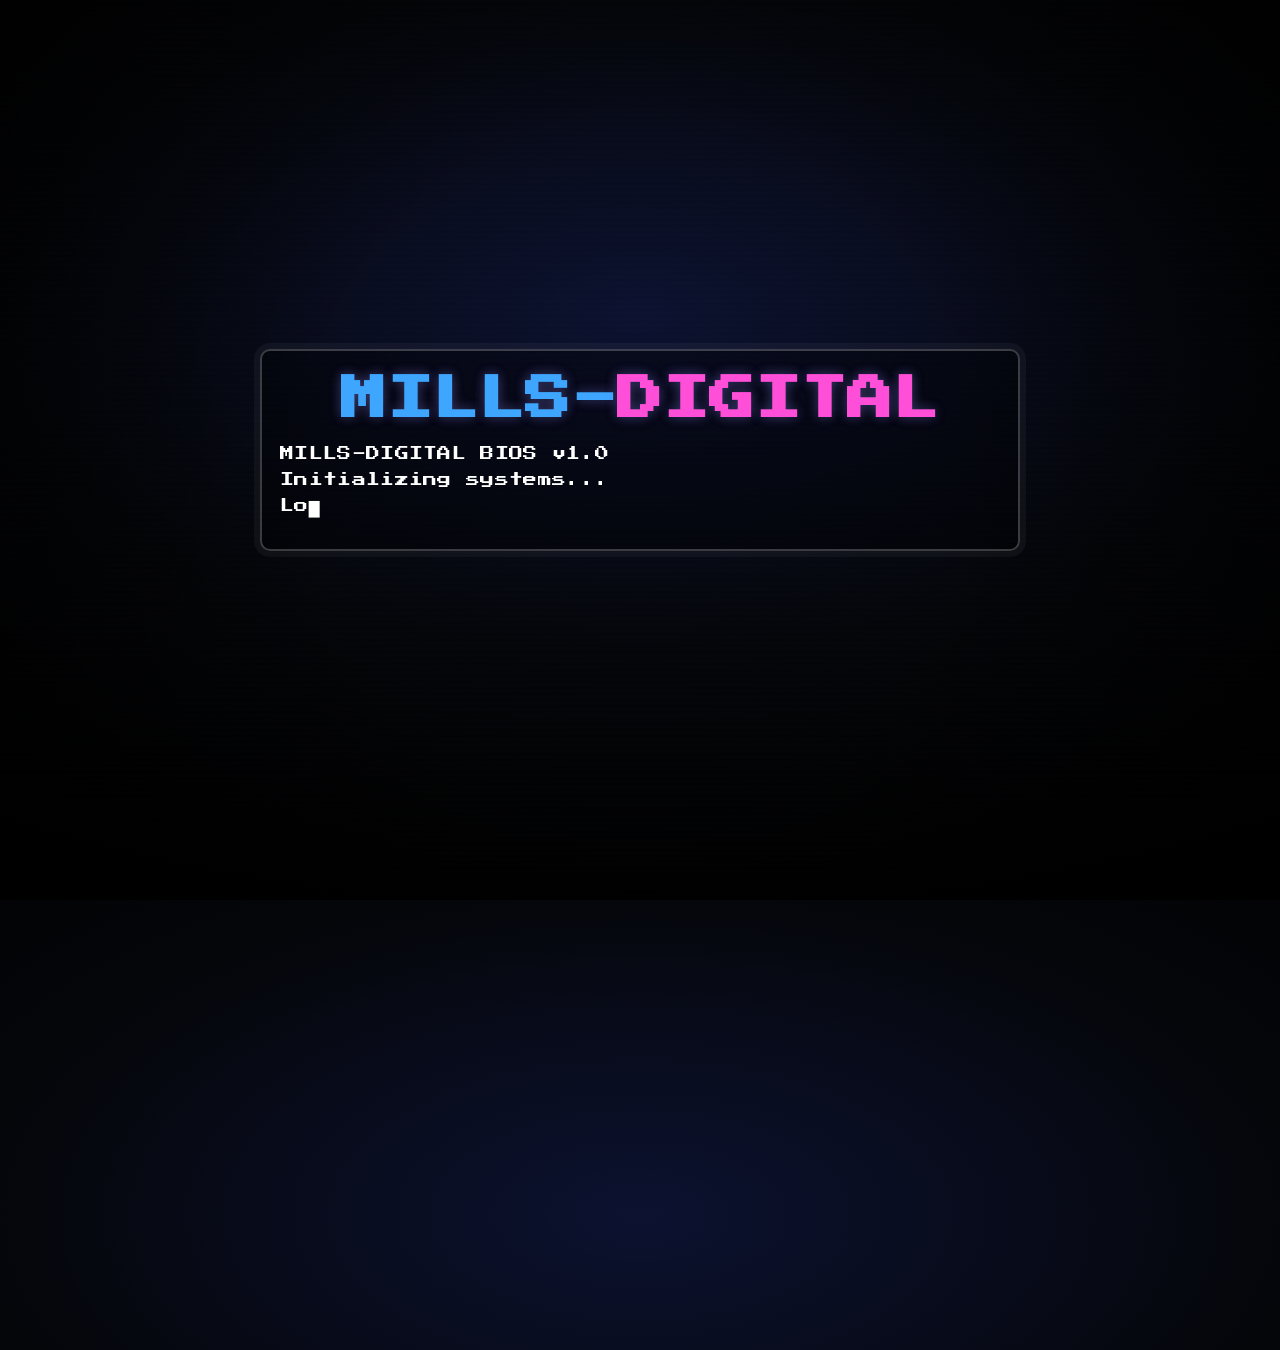
==== index.html @ d6a4e4d0 "kick_off_2_26.1.1" ====
<!doctype html>
<html lang="en">
<head>
  <meta charset="utf-8" />
  <meta name="viewport" content="width=device-width, initial-scale=1" />
  <title>Mills-Digital</title>

  <!-- Pixel font -->
  <link rel="preconnect" href="https://fonts.googleapis.com">
  <link rel="preconnect" href="https://fonts.gstatic.com" crossorigin>
  <link href="https://fonts.googleapis.com/css2?family=Press+Start+2P&display=swap" rel="stylesheet">

  <!-- Your shared stylesheet -->
  <link rel="stylesheet" href="css/style.css" />

  <style>
    /* Terminal styling (kept in index.html so you don't have to touch style.css) */
    #terminal {
      text-align: left;
      font-size: clamp(12px, 1.6vw, 14px);
      line-height: 1.7;
      letter-spacing: 0.3px;
      margin: 0 0 14px;
      min-width: min(720px, 82vw);
      max-width: min(720px, 82vw);
    }
    .termline {
      white-space: pre-wrap;
      word-break: break-word;
      margin: 2px 0;
    }
    .cursor {
      display: inline-block;
      width: 10px;
      transform: translateY(1px);
      animation: blink 0.85s steps(1) infinite;
    }
    @keyframes blink {
      50% { opacity: 0; }
    }

    /* Make the logo sit nicely above the terminal */
    .logo { margin-bottom: 12px; }
    .sub { margin-top: 14px; }
  </style>
</head>

<body class="retro">
  <div class="stars"></div>
  <div class="scanlines"></div>
  <div class="vignette"></div>

  <main class="center">
    <section class="panel">
      <h1 class="logo" aria-label="Mills-Digital">
        <span class="blue">Mills-</span><span class="pink">Digital</span>
      </h1>

      <div id="terminal" aria-label="Terminal boot sequence"></div>

      <a class="cta" href="home.html" id="playLink" style="display:none;">Shall we play a game?</a>
      <p class="sub" id="hint" style="display:none;">Click to enter • retro mode enabled</p>
    </section>
  </main>

  <script>
    // Tiny "beep" on click (no audio file needed)
    function beep() {
      try {
        const ctx = new (window.AudioContext || window.webkitAudioContext)();
        const o = ctx.createOscillator();
        const g = ctx.createGain();
        o.type = "square";
        o.frequency.value = 880;
        g.gain.value = 0.04;
        o.connect(g); g.connect(ctx.destination);
        o.start();
        setTimeout(() => { o.stop(); ctx.close(); }, 70);
      } catch {}
    }

    // Terminal typing effect
    const terminal = document.getElementById("terminal");

    // You can edit these lines anytime
    const lines = [
      "MILLS-DIGITAL BIOS v1.0",
      "Initializing systems...",
      "Loading automation modules...",
      "Calibrating signal...",
      "Establishing uplink...",
      "READY."
    ];

    // Timing knobs
    const CHAR_DELAY_MS = 26;
    const LINE_DELAY_MS = 420;

    let lineIndex = 0;

    function addLineContainer() {
      const div = document.createElement("div");
      div.className = "termline";
      terminal.appendChild(div);
      return div;
    }

    function typeText(div, text, done) {
      let i = 0;

      // cursor element (blinks)
      const cursor = document.createElement("span");
      cursor.className = "cursor";
      cursor.textContent = "█";
      div.appendChild(cursor);

      function tick() {
        if (i < text.length) {
          // insert next character before cursor
          cursor.insertAdjacentText("beforebegin", text.charAt(i));
          i++;
          setTimeout(tick, CHAR_DELAY_MS);
        } else {
          // done typing this line; remove cursor from this line
          cursor.remove();
          done();
        }
      }

      tick();
    }

    function boot() {
      if (lineIndex >= lines.length) {
        // show the CTA button after boot completes
        const playLink = document.getElementById("playLink");
        const hint = document.getElementById("hint");
        playLink.style.display = "inline-block";
        hint.style.display = "block";
        return;
      }

      const div = addLineContainer();
      typeText(div, lines[lineIndex], () => {
        lineIndex++;
        setTimeout(boot, LINE_DELAY_MS);
      });
    }

    // Start boot sequence
    boot();

    // Beep on click
    document.getElementById("playLink").addEventListener("click", () => beep());
  </script>
</body>
</html>
---- css/style.css ----
:root {
  --bg: #05060a;
  --blue: #3ea6ff;
  --pink: #ff4fd8;
  --text: #101318;
  --muted: rgba(255,255,255,.75);
  --card: #ffffff;
  --border: rgba(0,0,0,.12);
}

* { box-sizing: border-box; }
html, body { height: 100%; }
body { margin: 0; }

/* ---------- Retro landing ---------- */
body.retro {
  font-family: "Press Start 2P", system-ui, sans-serif;
  background: radial-gradient(1200px 600px at 50% 35%, #0c1230 0%, var(--bg) 55%, #000 100%);
  color: white;
  overflow: hidden;
  image-rendering: pixelated;
}

.center {
  position: relative;
  height: 100%;
  display: grid;
  place-items: center;
  padding: 24px;
  text-align: center;
}

.panel {
  display: inline-block;
  padding: 18px 18px 16px;
  border: 2px solid rgba(255,255,255,.22);
  background: rgba(0,0,0,.35);
  box-shadow: 0 0 0 6px rgba(255,255,255,.04);
  border-radius: 10px;
  max-width: 900px;
}

.logo {
  margin: 0 0 22px;
  font-size: clamp(22px, 4vw, 46px);
  line-height: 1.35;
  text-transform: uppercase;
  text-shadow: 0 0 12px rgba(62,166,255,.25), 0 0 14px rgba(255,79,216,.18);
}
.logo .blue { color: var(--blue); }
.logo .pink { color: var(--pink); }

a.cta {
  display: inline-block;
  color: white;
  text-decoration: none;
  font-size: clamp(12px, 2.2vw, 16px);
  padding: 14px 16px;
  border: 2px solid rgba(255,255,255,.35);
  background: linear-gradient(180deg, rgba(62,166,255,.18), rgba(255,79,216,.10));
  box-shadow: 0 10px 0 rgba(0,0,0,.35);
  transition: transform .08s ease, filter .15s ease, border-color .15s ease;
}
a.cta:hover {
  border-color: rgba(255,255,255,.6);
  filter: drop-shadow(0 0 10px rgba(62,166,255,.25)) drop-shadow(0 0 10px rgba(255,79,216,.18));
}
a.cta:active { transform: translateY(6px); box-shadow: 0 4px 0 rgba(0,0,0,.35); }

.sub {
  margin: 12px 0 0;
  font-family: system-ui, -apple-system, Segoe UI, Roboto, Arial, sans-serif;
  font-size: 14px;
  color: var(--muted);
}

/* starfield */
.stars::before,
.stars::after {
  content: "";
  position: absolute;
  inset: -50%;
  background-image:
    radial-gradient(1px 1px at 10% 20%, rgba(255,255,255,.9) 50%, transparent 51%),
    radial-gradient(1px 1px at 30% 80%, rgba(255,255,255,.7) 50%, transparent 51%),
    radial-gradient(1px 1px at 55% 40%, rgba(255,255,255,.6) 50%, transparent 51%),
    radial-gradient(1px 1px at 75% 65%, rgba(255,255,255,.8) 50%, transparent 51%),
    radial-gradient(1px 1px at 90% 15%, rgba(255,255,255,.5) 50%, transparent 51%),
    radial-gradient(1px 1px at 15% 55%, rgba(255,255,255,.6) 50%, transparent 51%);
  background-size: 260px 260px;
  opacity: .45;
  animation: drift 18s linear infinite;
  pointer-events: none;
}
.stars::after { background-size: 420px 420px; opacity: .25; animation-duration: 28s; }
@keyframes drift { from { transform: translate3d(0,0,0); } to { transform: translate3d(180px,120px,0); } }

.scanlines {
  position: absolute; inset: 0;
  background: repeating-linear-gradient(to bottom,
    rgba(255,255,255,0.06),
    rgba(255,255,255,0.06) 1px,
    rgba(0,0,0,0) 3px,
    rgba(0,0,0,0) 6px
  );
  mix-blend-mode: overlay;
  opacity: .25;
  pointer-events: none;
}
.vignette {
  position: absolute; inset: 0;
  background: radial-gradient(circle at center, transparent 40%, rgba(0,0,0,.55) 80%, rgba(0,0,0,.85) 100%);
  pointer-events: none;
}

/* ---------- Basic “normal” page ---------- */
body.basic {
  font-family: system-ui, -apple-system, Segoe UI, Roboto, Arial, sans-serif;
  color: var(--text);
  background: #f5f7fb;
}

.wrap { width: min(980px, 92vw); margin: 0 auto; }

.topbar {
  background: white;
  border-bottom: 1px solid var(--border);
  position: sticky;
  top: 0;
}
.topbar .wrap {
  display: flex;
  align-items: center;
  justify-content: space-between;
  padding: 14px 0;
}
.brand { font-weight: 700; letter-spacing: .2px; }
.nav a {
  text-decoration: none;
  color: #2b3440;
  margin-left: 14px;
  padding: 8px 10px;
  border-radius: 10px;
}
.nav a:hover { background: rgba(0,0,0,.05); }
.nav a.active { background: rgba(62,166,255,.12); }

.content { padding: 28px 0 40px; }
.card {
  background: var(--card);
  border: 1px solid var(--border);
  border-radius: 14px;
  padding: 18px 18px 10px;
  margin: 18px 0;
}
.hint { opacity: .75; }

.footer {
  border-top: 1px solid var(--border);
  padding: 18px 0;
  color: #516172;
  background: white;
}
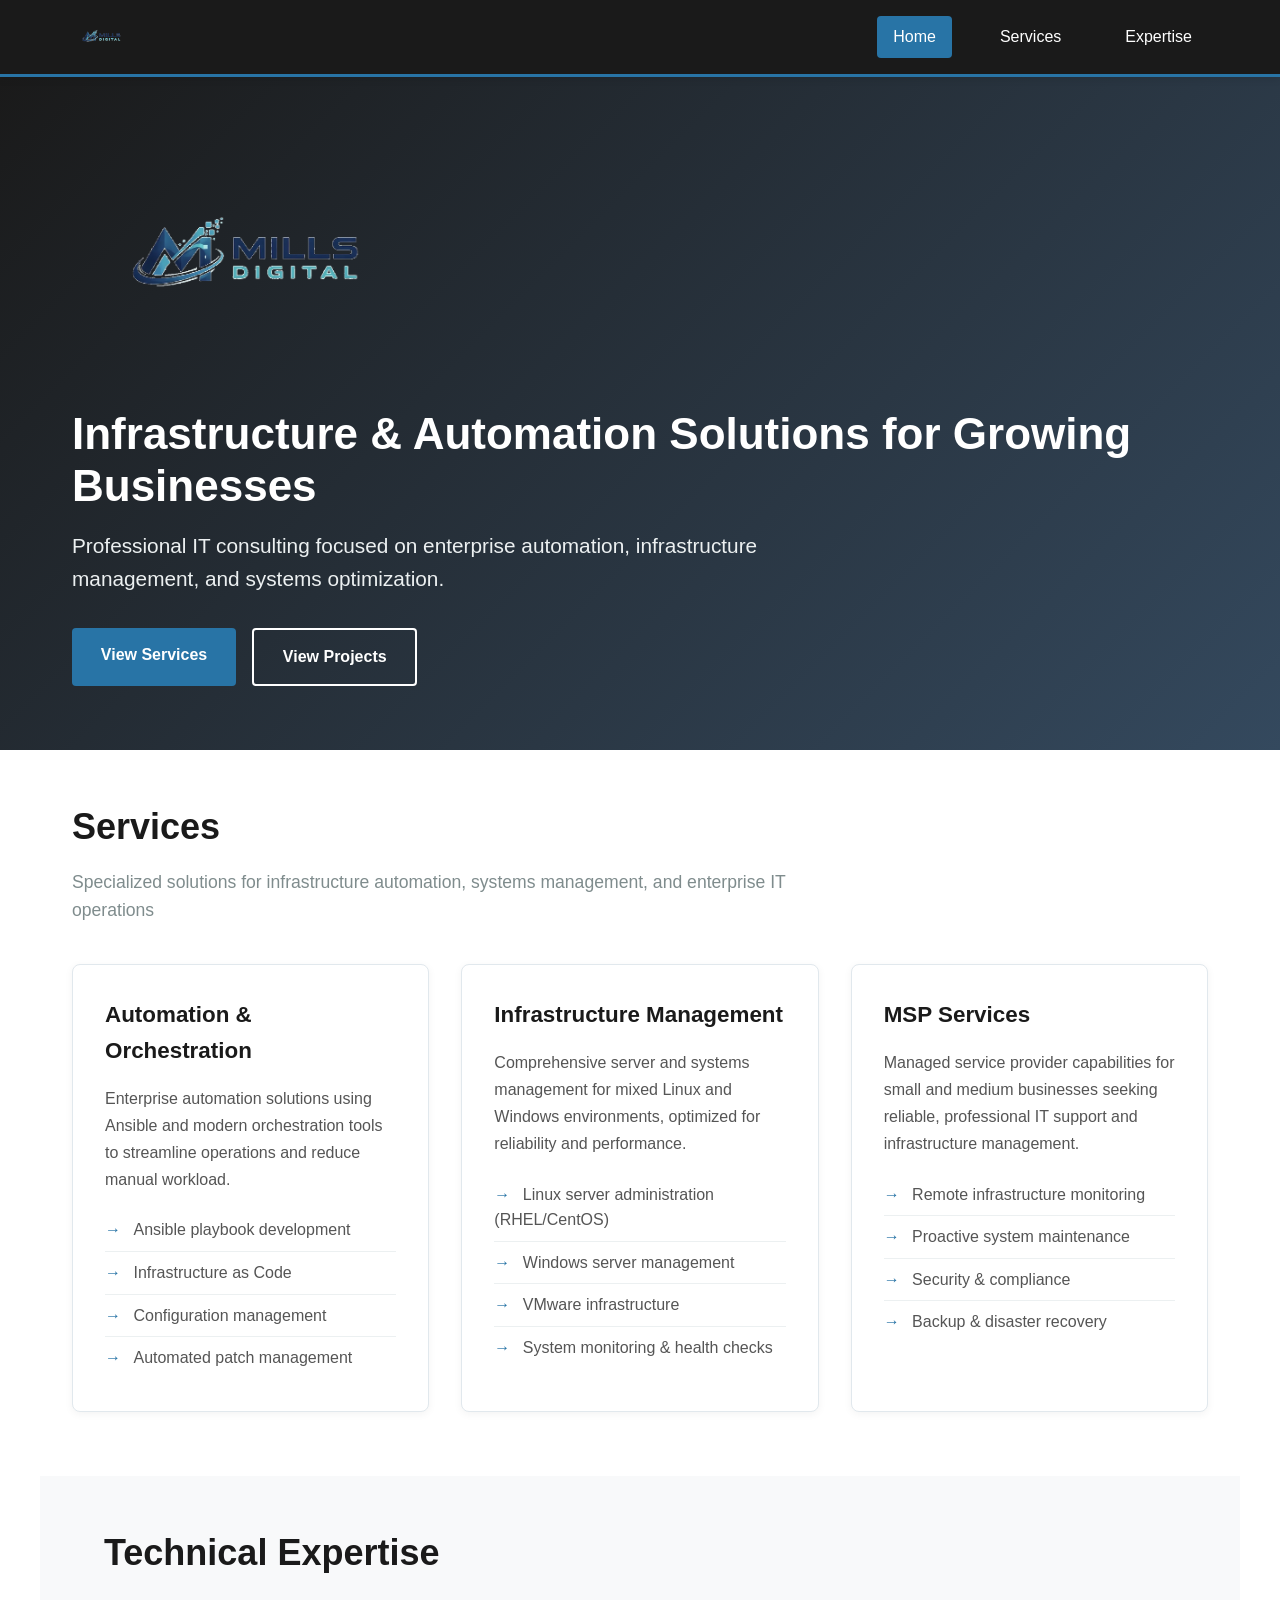
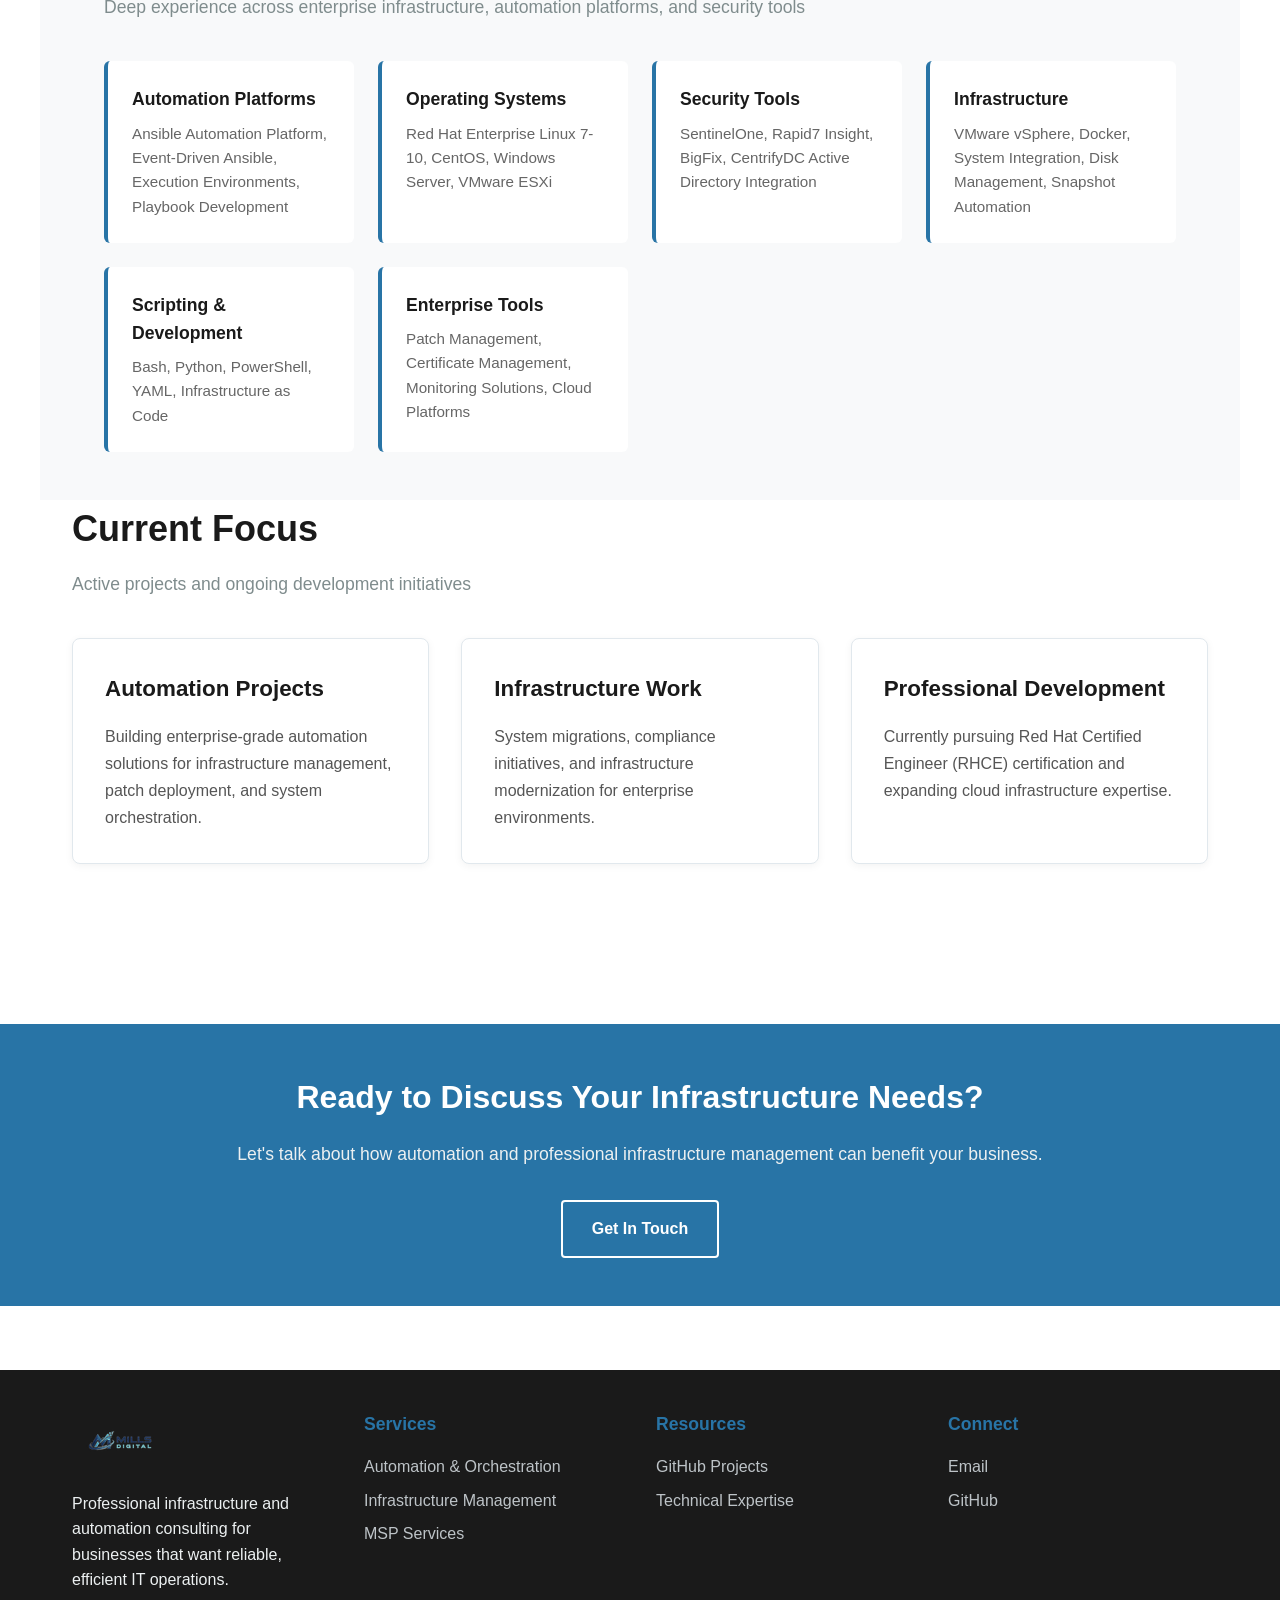
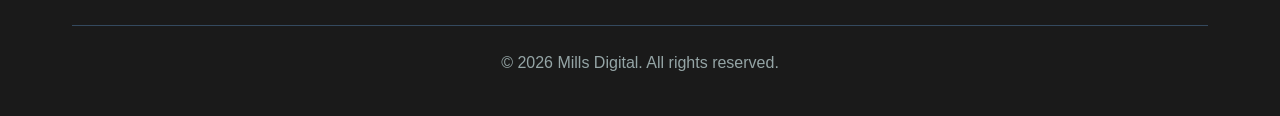
==== commit 20bb742e: "Make professional business page the landing page Replace retro terminal landing page with the profes" ====
--- a/index.html
+++ b/index.html
@@ -1,157 +1,504 @@
 <!doctype html>
 <html lang="en">
 <head>
-  <meta charset="utf-8" />
-  <meta name="viewport" content="width=device-width, initial-scale=1" />
-  <title>Mills-Digital</title>
-
-  <!-- Pixel font -->
-  <link rel="preconnect" href="https://fonts.googleapis.com">
-  <link rel="preconnect" href="https://fonts.gstatic.com" crossorigin>
-  <link href="https://fonts.googleapis.com/css2?family=Press+Start+2P&display=swap" rel="stylesheet">
-
-  <!-- Your shared stylesheet -->
-  <link rel="stylesheet" href="css/style.css" />
-
-  <style>
-    /* Terminal styling (kept in index.html so you don't have to touch style.css) */
-    #terminal {
-      text-align: left;
-      font-size: clamp(12px, 1.6vw, 14px);
-      line-height: 1.7;
-      letter-spacing: 0.3px;
-      margin: 0 0 14px;
-      min-width: min(720px, 82vw);
-      max-width: min(720px, 82vw);
-    }
-    .termline {
-      white-space: pre-wrap;
-      word-break: break-word;
-      margin: 2px 0;
-    }
-    .cursor {
-      display: inline-block;
-      width: 10px;
-      transform: translateY(1px);
-      animation: blink 0.85s steps(1) infinite;
-    }
-    @keyframes blink {
-      50% { opacity: 0; }
-    }
-
-    /* Make the logo sit nicely above the terminal */
-    .logo { margin-bottom: 12px; }
-    .sub { margin-top: 14px; }
-  </style>
+<meta charset="utf-8" />
+<meta name="viewport" content="width=device-width, initial-scale=1" />
+<title>Mills Digital — Infrastructure & Automation Consulting</title>
+<link rel="icon" type="image/png" sizes="32x32" href="web_assets/favicon_32x32.png">
+<link rel="icon" type="image/png" sizes="16x16" href="web_assets/favicon_16x16.png">
+<link rel="shortcut icon" href="web_assets/favicon.ico">
+<style>
+* {
+  margin: 0;
+  padding: 0;
+  box-sizing: border-box;
+}
+
+body {
+  font-family: -apple-system, BlinkMacSystemFont, 'Segoe UI', Roboto, 'Helvetica Neue', Arial, sans-serif;
+  line-height: 1.6;
+  color: #2c3e50;
+  background: #ffffff;
+}
+
+.topbar {
+  background: #1a1a1a;
+  color: #ffffff;
+  padding: 1rem 0;
+  border-bottom: 3px solid #2874a6;
+  position: sticky;
+  top: 0;
+  z-index: 100;
+  box-shadow: 0 2px 8px rgba(0,0,0,0.1);
+}
+
+.wrap {
+  max-width: 1200px;
+  margin: 0 auto;
+  padding: 0 2rem;
+}
+
+.topbar .wrap {
+  display: flex;
+  justify-content: space-between;
+  align-items: center;
+}
+
+.brand {
+  font-size: 1.5rem;
+  font-weight: 700;
+  color: #ffffff;
+}
+
+.nav {
+  display: flex;
+  gap: 2rem;
+}
+
+.nav a {
+  color: #ffffff;
+  text-decoration: none;
+  font-weight: 500;
+  padding: 0.5rem 1rem;
+  border-radius: 4px;
+  transition: background 0.3s;
+}
+
+.nav a:hover,
+.nav a.active {
+  background: #2874a6;
+}
+
+.hero {
+  background: linear-gradient(135deg, #1a1a1a 0%, #34495e 100%);
+  color: #ffffff;
+  padding: 4rem 2rem;
+  text-align: left;
+}
+
+.hero h1 {
+  font-size: 2.75rem;
+  margin-bottom: 1rem;
+  font-weight: 700;
+  line-height: 1.2;
+}
+
+.hero .tagline {
+  font-size: 1.3rem;
+  margin-bottom: 2rem;
+  color: #ecf0f1;
+  max-width: 700px;
+}
+
+.hero-buttons {
+  display: flex;
+  gap: 1rem;
+  margin-top: 2rem;
+}
+
+.btn {
+  padding: 0.9rem 1.8rem;
+  border: none;
+  border-radius: 4px;
+  font-size: 1rem;
+  font-weight: 600;
+  cursor: pointer;
+  text-decoration: none;
+  display: inline-block;
+  transition: all 0.3s;
+}
+
+.btn-primary {
+  background: #2874a6;
+  color: #ffffff;
+}
+
+.btn-primary:hover {
+  background: #1f5a83;
+}
+
+.btn-secondary {
+  background: transparent;
+  color: #ffffff;
+  border: 2px solid #ffffff;
+}
+
+.btn-secondary:hover {
+  background: #ffffff;
+  color: #1a1a1a;
+}
+
+.content {
+  padding: 3rem 2rem;
+}
+
+.section {
+  margin-bottom: 4rem;
+}
+
+.section-title {
+  font-size: 2.25rem;
+  margin-bottom: 0.75rem;
+  color: #1a1a1a;
+  font-weight: 700;
+}
+
+.section-subtitle {
+  font-size: 1.1rem;
+  color: #7f8c8d;
+  margin-bottom: 2.5rem;
+  max-width: 800px;
+}
+
+.services-grid {
+  display: grid;
+  grid-template-columns: repeat(auto-fit, minmax(280px, 1fr));
+  gap: 2rem;
+  margin-top: 2rem;
+}
+
+.card {
+  background: #ffffff;
+  border: 1px solid #e1e8ed;
+  border-radius: 8px;
+  padding: 2rem;
+  box-shadow: 0 2px 8px rgba(0,0,0,0.05);
+  transition: transform 0.3s, box-shadow 0.3s;
+}
+
+.card:hover {
+  transform: translateY(-4px);
+  box-shadow: 0 4px 16px rgba(0,0,0,0.1);
+}
+
+.card h3 {
+  font-size: 1.4rem;
+  margin-bottom: 1rem;
+  color: #1a1a1a;
+}
+
+.card p {
+  color: #555;
+  line-height: 1.7;
+}
+
+.card ul {
+  list-style: none;
+  margin-top: 1rem;
+}
+
+.card ul li {
+  padding: 0.5rem 0;
+  color: #555;
+  border-bottom: 1px solid #ecf0f1;
+}
+
+.card ul li:last-child {
+  border-bottom: none;
+}
+
+.card ul li:before {
+  content: "→ ";
+  color: #2874a6;
+  font-weight: bold;
+  margin-right: 0.5rem;
+}
+
+.expertise {
+  background: #f8f9fa;
+  padding: 3rem 2rem;
+  margin: 0 -2rem;
+}
+
+.expertise-grid {
+  display: grid;
+  grid-template-columns: repeat(auto-fit, minmax(250px, 1fr));
+  gap: 1.5rem;
+  margin-top: 2rem;
+}
+
+.expertise-item {
+  background: #ffffff;
+  padding: 1.5rem;
+  border-radius: 6px;
+  border-left: 4px solid #2874a6;
+}
+
+.expertise-item h4 {
+  font-size: 1.1rem;
+  margin-bottom: 0.5rem;
+  color: #1a1a1a;
+}
+
+.expertise-item p {
+  color: #666;
+  font-size: 0.95rem;
+}
+
+.cta-section {
+  background: #2874a6;
+  color: #ffffff;
+  padding: 3rem 2rem;
+  margin: 3rem -2rem 0;
+  text-align: center;
+}
+
+.cta-section h2 {
+  font-size: 2rem;
+  margin-bottom: 1rem;
+}
+
+.cta-section p {
+  font-size: 1.1rem;
+  margin-bottom: 2rem;
+  color: #ecf0f1;
+}
+
+.footer {
+  background: #1a1a1a;
+  color: #ecf0f1;
+  padding: 2.5rem 2rem;
+  margin-top: 4rem;
+}
+
+.footer-content {
+  display: grid;
+  grid-template-columns: repeat(auto-fit, minmax(250px, 1fr));
+  gap: 2rem;
+  margin-bottom: 2rem;
+}
+
+.footer-section h4 {
+  color: #2874a6;
+  margin-bottom: 1rem;
+  font-size: 1.1rem;
+}
+
+.footer-section ul {
+  list-style: none;
+}
+
+.footer-section ul li {
+  margin-bottom: 0.5rem;
+}
+
+.footer-section a {
+  color: #bdc3c7;
+  text-decoration: none;
+  transition: color 0.3s;
+}
+
+.footer-section a:hover {
+  color: #2874a6;
+}
+
+.footer-bottom {
+  border-top: 1px solid #34495e;
+  padding-top: 1.5rem;
+  text-align: center;
+  color: #95a5a6;
+}
+
+@media (max-width: 768px) {
+  .nav {
+    gap: 1rem;
+  }
+  
+  .hero h1 {
+    font-size: 2rem;
+  }
+  
+  .hero .tagline {
+    font-size: 1.1rem;
+  }
+  
+  .hero-buttons {
+    flex-direction: column;
+  }
+  
+  .services-grid {
+    grid-template-columns: 1fr;
+  }
+}
+</style>
 </head>
-
-<body class="retro">
-  <div class="stars"></div>
-  <div class="scanlines"></div>
-  <div class="vignette"></div>
-
-  <main class="center">
-    <section class="panel">
-      <h1 class="logo" aria-label="Mills-Digital">
-        <span class="blue">Mills-</span><span class="pink">Digital</span>
-      </h1>
-
-      <div id="terminal" aria-label="Terminal boot sequence"></div>
-
-      <a class="cta" href="home.html" id="playLink" style="display:none;">Shall we play a game?</a>
-      <p class="sub" id="hint" style="display:none;">Click to enter • retro mode enabled</p>
-    </section>
-  </main>
-
-  <script>
-    // Tiny "beep" on click (no audio file needed)
-    function beep() {
-      try {
-        const ctx = new (window.AudioContext || window.webkitAudioContext)();
-        const o = ctx.createOscillator();
-        const g = ctx.createGain();
-        o.type = "square";
-        o.frequency.value = 880;
-        g.gain.value = 0.04;
-        o.connect(g); g.connect(ctx.destination);
-        o.start();
-        setTimeout(() => { o.stop(); ctx.close(); }, 70);
-      } catch {}
-    }
-
-    // Terminal typing effect
-    const terminal = document.getElementById("terminal");
-
-    // You can edit these lines anytime
-    const lines = [
-      "MILLS-DIGITAL BIOS v1.0",
-      "Initializing systems...",
-      "Loading automation modules...",
-      "Calibrating signal...",
-      "Establishing uplink...",
-      "READY."
-    ];
-
-    // Timing knobs
-    const CHAR_DELAY_MS = 26;
-    const LINE_DELAY_MS = 420;
-
-    let lineIndex = 0;
-
-    function addLineContainer() {
-      const div = document.createElement("div");
-      div.className = "termline";
-      terminal.appendChild(div);
-      return div;
-    }
-
-    function typeText(div, text, done) {
-      let i = 0;
-
-      // cursor element (blinks)
-      const cursor = document.createElement("span");
-      cursor.className = "cursor";
-      cursor.textContent = "█";
-      div.appendChild(cursor);
-
-      function tick() {
-        if (i < text.length) {
-          // insert next character before cursor
-          cursor.insertAdjacentText("beforebegin", text.charAt(i));
-          i++;
-          setTimeout(tick, CHAR_DELAY_MS);
-        } else {
-          // done typing this line; remove cursor from this line
-          cursor.remove();
-          done();
-        }
-      }
-
-      tick();
-    }
-
-    function boot() {
-      if (lineIndex >= lines.length) {
-        // show the CTA button after boot completes
-        const playLink = document.getElementById("playLink");
-        const hint = document.getElementById("hint");
-        playLink.style.display = "inline-block";
-        hint.style.display = "block";
-        return;
-      }
-
-      const div = addLineContainer();
-      typeText(div, lines[lineIndex], () => {
-        lineIndex++;
-        setTimeout(boot, LINE_DELAY_MS);
-      });
-    }
-
-    // Start boot sequence
-    boot();
-
-    // Beep on click
-    document.getElementById("playLink").addEventListener("click", () => beep());
-  </script>
+<body>
+<header class="topbar">
+<div class="wrap">
+<a href="/" class="brand"><img src="web_assets/md_logo_small.png" alt="Mills Digital" style="height:40px;vertical-align:middle;margin-right:8px;"></a>
+<nav class="nav">
+<a href="#" class="active">Home</a>
+<a href="#services">Services</a>
+<a href="#expertise">Expertise</a>
+</nav>
+</div>
+</header>
+
+<section class="hero">
+<div class="wrap">
+<img src="web_assets/md_logo_large.png" alt="Mills Digital" style="max-width:360px;margin-bottom:1.5rem;">
+<h1>Infrastructure & Automation Solutions for Growing Businesses</h1>
+<p class="tagline">Professional IT consulting focused on enterprise automation, infrastructure management, and systems optimization.</p>
+<div class="hero-buttons">
+<a href="#services" class="btn btn-primary">View Services</a>
+<a href="https://github.com/mgmills" target="_blank" class="btn btn-secondary">View Projects</a>
+</div>
+</div>
+</section>
+
+<main class="wrap content">
+<section class="section" id="services">
+<h2 class="section-title">Services</h2>
+<p class="section-subtitle">Specialized solutions for infrastructure automation, systems management, and enterprise IT operations</p>
+
+<div class="services-grid">
+<div class="card">
+<h3>Automation & Orchestration</h3>
+<p>Enterprise automation solutions using Ansible and modern orchestration tools to streamline operations and reduce manual workload.</p>
+<ul>
+<li>Ansible playbook development</li>
+<li>Infrastructure as Code</li>
+<li>Configuration management</li>
+<li>Automated patch management</li>
+</ul>
+</div>
+
+<div class="card">
+<h3>Infrastructure Management</h3>
+<p>Comprehensive server and systems management for mixed Linux and Windows environments, optimized for reliability and performance.</p>
+<ul>
+<li>Linux server administration (RHEL/CentOS)</li>
+<li>Windows server management</li>
+<li>VMware infrastructure</li>
+<li>System monitoring & health checks</li>
+</ul>
+</div>
+
+<div class="card">
+<h3>MSP Services</h3>
+<p>Managed service provider capabilities for small and medium businesses seeking reliable, professional IT support and infrastructure management.</p>
+<ul>
+<li>Remote infrastructure monitoring</li>
+<li>Proactive system maintenance</li>
+<li>Security & compliance</li>
+<li>Backup & disaster recovery</li>
+</ul>
+</div>
+</div>
+</section>
+
+<section class="expertise" id="expertise">
+<div class="wrap">
+<h2 class="section-title">Technical Expertise</h2>
+<p class="section-subtitle">Deep experience across enterprise infrastructure, automation platforms, and security tools</p>
+
+<div class="expertise-grid">
+<div class="expertise-item">
+<h4>Automation Platforms</h4>
+<p>Ansible Automation Platform, Event-Driven Ansible, Execution Environments, Playbook Development</p>
+</div>
+
+<div class="expertise-item">
+<h4>Operating Systems</h4>
+<p>Red Hat Enterprise Linux 7-10, CentOS, Windows Server, VMware ESXi</p>
+</div>
+
+<div class="expertise-item">
+<h4>Security Tools</h4>
+<p>SentinelOne, Rapid7 Insight, BigFix, CentrifyDC Active Directory Integration</p>
+</div>
+
+<div class="expertise-item">
+<h4>Infrastructure</h4>
+<p>VMware vSphere, Docker, System Integration, Disk Management, Snapshot Automation</p>
+</div>
+
+<div class="expertise-item">
+<h4>Scripting & Development</h4>
+<p>Bash, Python, PowerShell, YAML, Infrastructure as Code</p>
+</div>
+
+<div class="expertise-item">
+<h4>Enterprise Tools</h4>
+<p>Patch Management, Certificate Management, Monitoring Solutions, Cloud Platforms</p>
+</div>
+</div>
+</div>
+</section>
+
+<section class="section">
+<h2 class="section-title">Current Focus</h2>
+<p class="section-subtitle">Active projects and ongoing development initiatives</p>
+
+<div class="services-grid">
+<div class="card">
+<h3>Automation Projects</h3>
+<p>Building enterprise-grade automation solutions for infrastructure management, patch deployment, and system orchestration.</p>
+</div>
+
+<div class="card">
+<h3>Infrastructure Work</h3>
+<p>System migrations, compliance initiatives, and infrastructure modernization for enterprise environments.</p>
+</div>
+
+<div class="card">
+<h3>Professional Development</h3>
+<p>Currently pursuing Red Hat Certified Engineer (RHCE) certification and expanding cloud infrastructure expertise.</p>
+</div>
+</div>
+</section>
+</main>
+
+<section class="cta-section">
+<div class="wrap">
+<h2>Ready to Discuss Your Infrastructure Needs?</h2>
+<p>Let's talk about how automation and professional infrastructure management can benefit your business.</p>
+<a href="mailto:contact@millsdigital.com" class="btn btn-secondary">Get In Touch</a>
+</div>
+</section>
+
+<footer class="footer">
+<div class="wrap">
+<div class="footer-content">
+<div class="footer-section">
+<img src="web_assets/md_logo_thumbnail.png" alt="Mills Digital" style="margin-bottom:8px;">
+<p>Professional infrastructure and automation consulting for businesses that want reliable, efficient IT operations.</p>
+</div>
+
+<div class="footer-section">
+<h4>Services</h4>
+<ul>
+<li><a href="#services">Automation & Orchestration</a></li>
+<li><a href="#services">Infrastructure Management</a></li>
+<li><a href="#services">MSP Services</a></li>
+</ul>
+</div>
+
+<div class="footer-section">
+<h4>Resources</h4>
+<ul>
+<li><a href="https://github.com/mgmills" target="_blank">GitHub Projects</a></li>
+<li><a href="#expertise">Technical Expertise</a></li>
+</ul>
+</div>
+
+<div class="footer-section">
+<h4>Connect</h4>
+<ul>
+<li><a href="mailto:contact@millsdigital.com">Email</a></li>
+<li><a href="https://github.com/mgmills" target="_blank">GitHub</a></li>
+</ul>
+</div>
+</div>
+
+<div class="footer-bottom">
+<p>&copy; <span id="y"></span> Mills Digital. All rights reserved.</p>
+</div>
+</div>
+</footer>
+
+<script>
+document.getElementById("y").textContent = new Date().getFullYear();
+</script>
 </body>
-</html>
+</html>
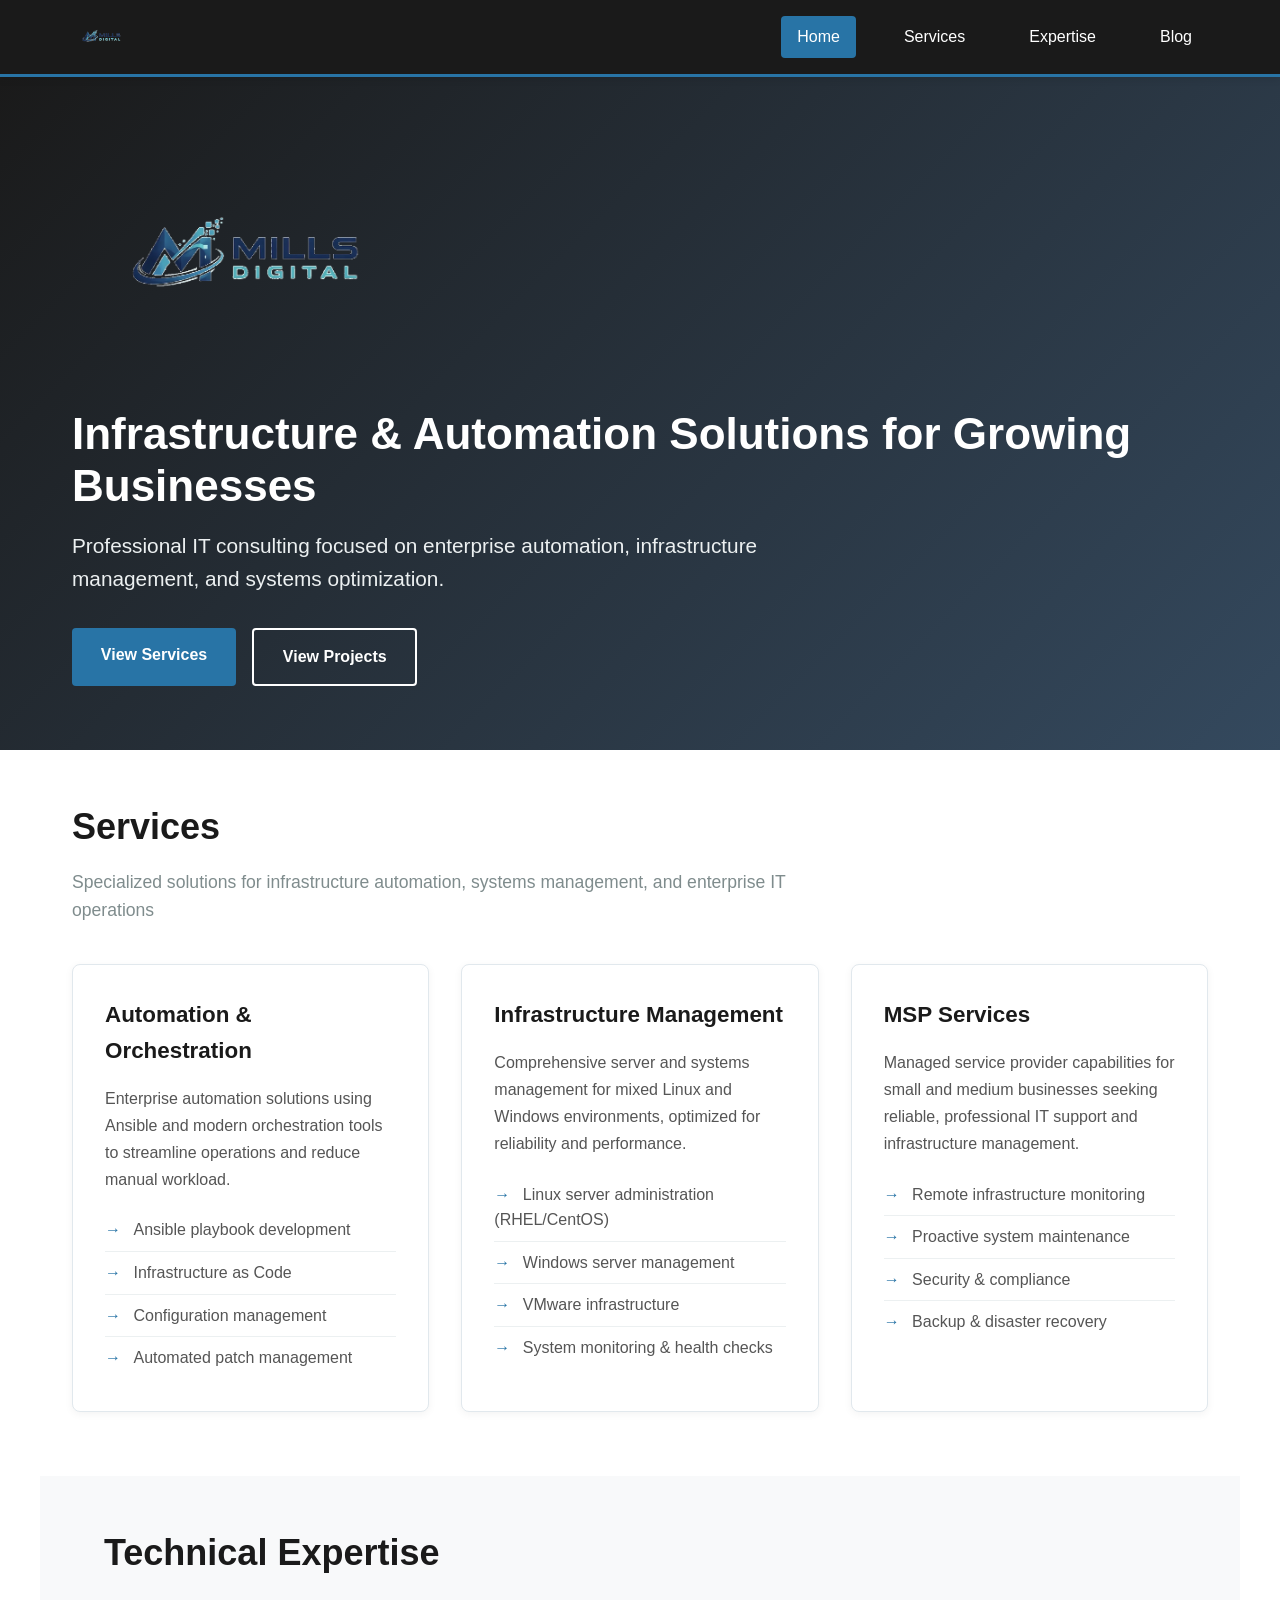
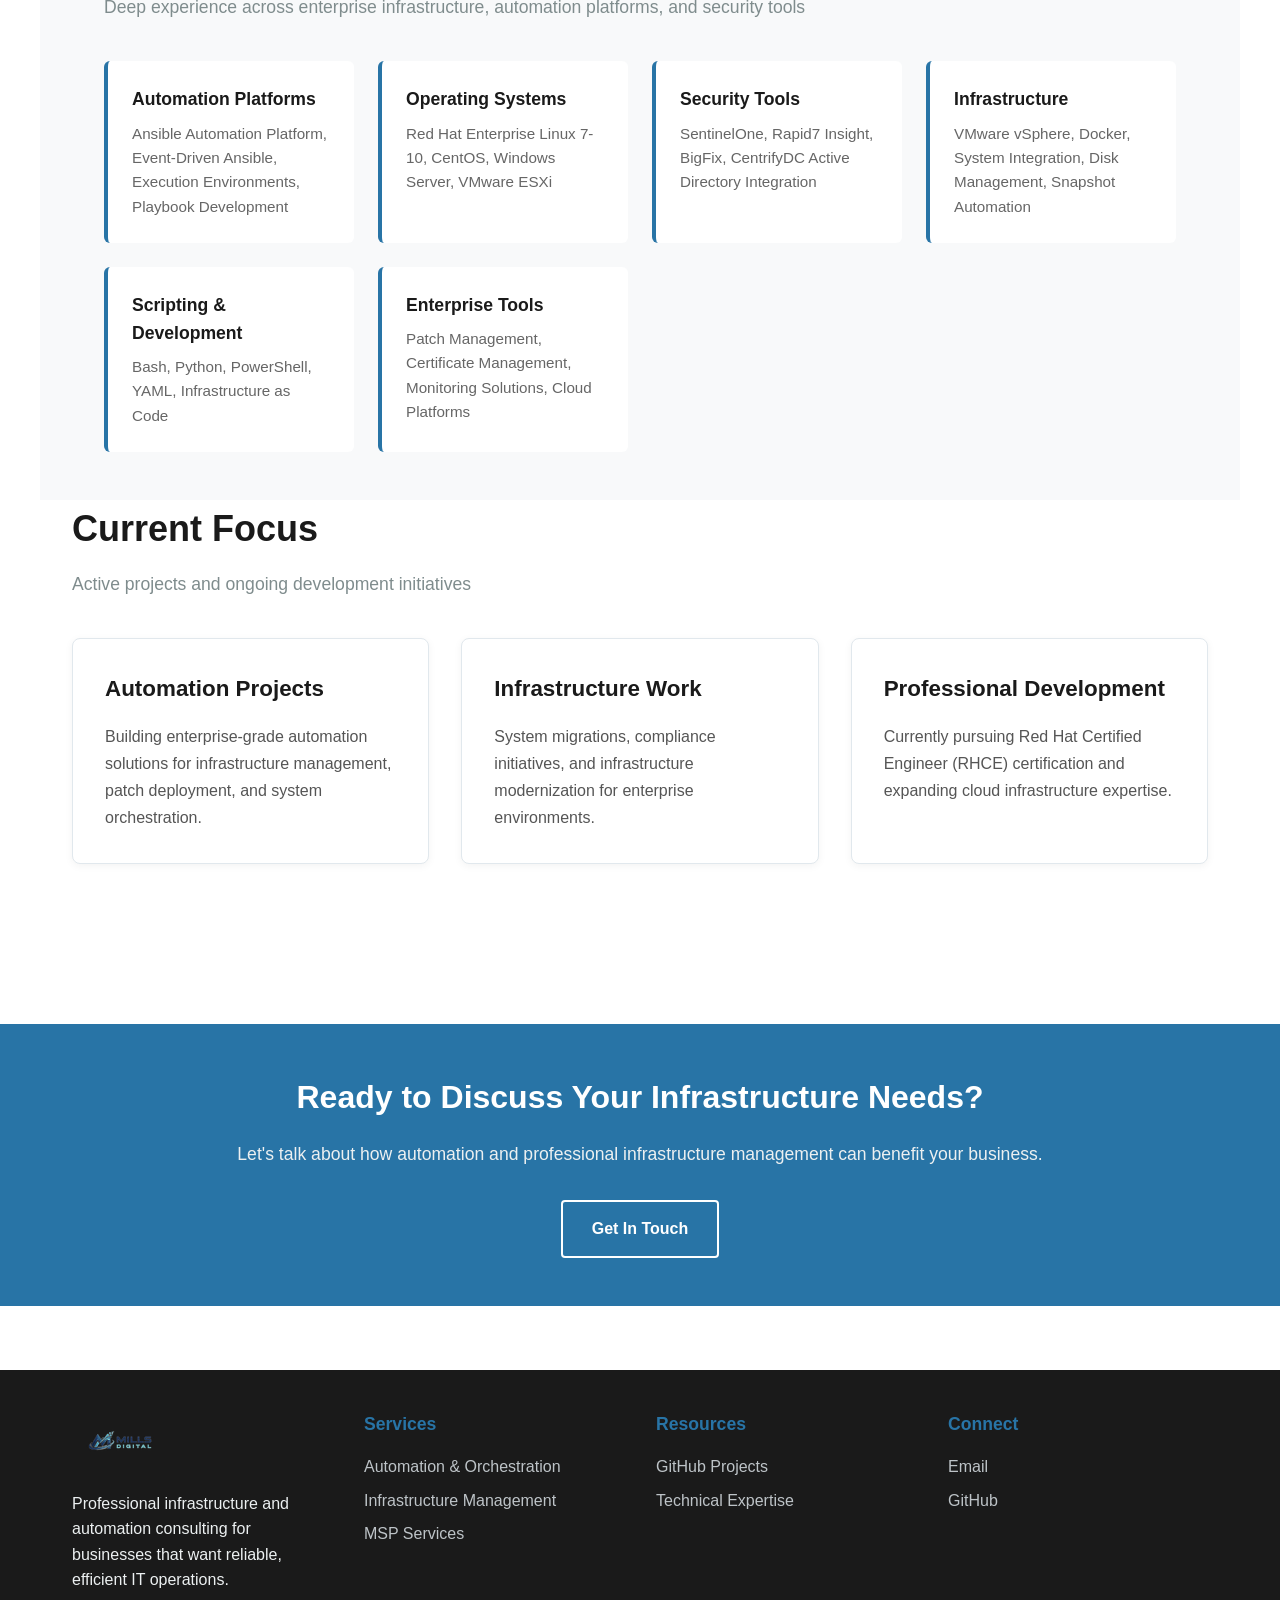
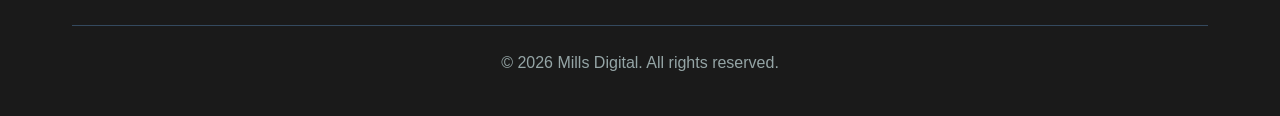
==== commit 43f2aa13: "Add Scott Trueman blog post, blog index, sitemap, robots.txt" ====
--- a/index.html
+++ b/index.html
@@ -3,10 +3,8 @@
 <head>
 <meta charset="utf-8" />
 <meta name="viewport" content="width=device-width, initial-scale=1" />
-<title>Mills Digital — Infrastructure & Automation Consulting</title>
-<link rel="icon" type="image/png" sizes="32x32" href="web_assets/favicon_32x32.png">
-<link rel="icon" type="image/png" sizes="16x16" href="web_assets/favicon_16x16.png">
-<link rel="shortcut icon" href="web_assets/favicon.ico">
+<title>Mills Digital</title>
+<link rel="icon" href="data:image/svg+xml,<svg xmlns='http://www.w3.org/2000/svg' viewBox='0 0 32 32'><rect width='32' height='32' rx='6' fill='%231a1a1a'/><path d='M5 24V12l6 8 6-8v12' fill='none' stroke='%234A90A4' stroke-width='2.5' stroke-linecap='round' stroke-linejoin='round'/><path d='M19 12l4 6 4-6' fill='none' stroke='%235DADE2' stroke-width='2' stroke-linecap='round' stroke-linejoin='round'/><rect x='22' y='6' width='2.5' height='2.5' rx='0.5' fill='%235DADE2' opacity='0.8'/><rect x='25.5' y='4' width='2' height='2' rx='0.4' fill='%235DADE2' opacity='0.5'/><rect x='26' y='7.5' width='1.5' height='1.5' rx='0.3' fill='%235DADE2' opacity='0.3'/></svg>">
 <style>
 * {
   margin: 0;
@@ -330,6 +328,7 @@
 <a href="#" class="active">Home</a>
 <a href="#services">Services</a>
 <a href="#expertise">Expertise</a>
+<a href="/blog/">Blog</a>
 </nav>
 </div>
 </header>
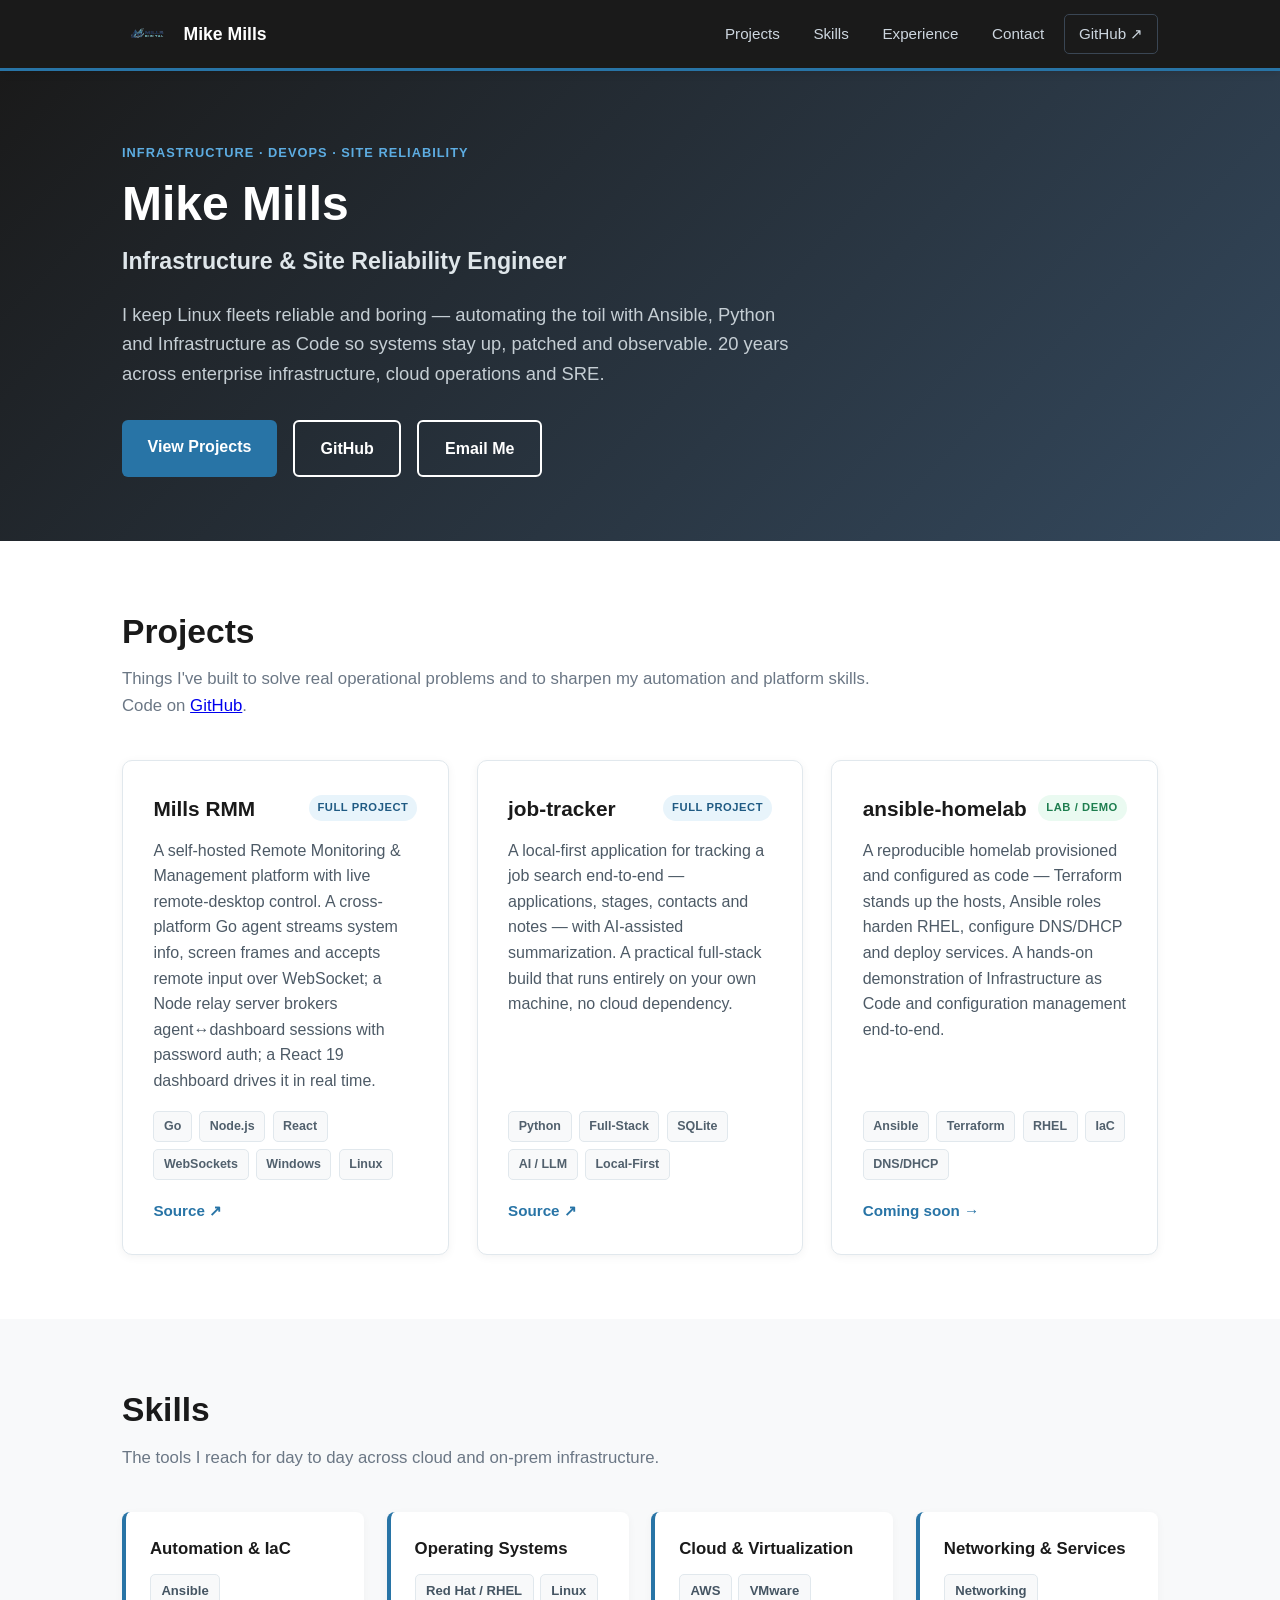
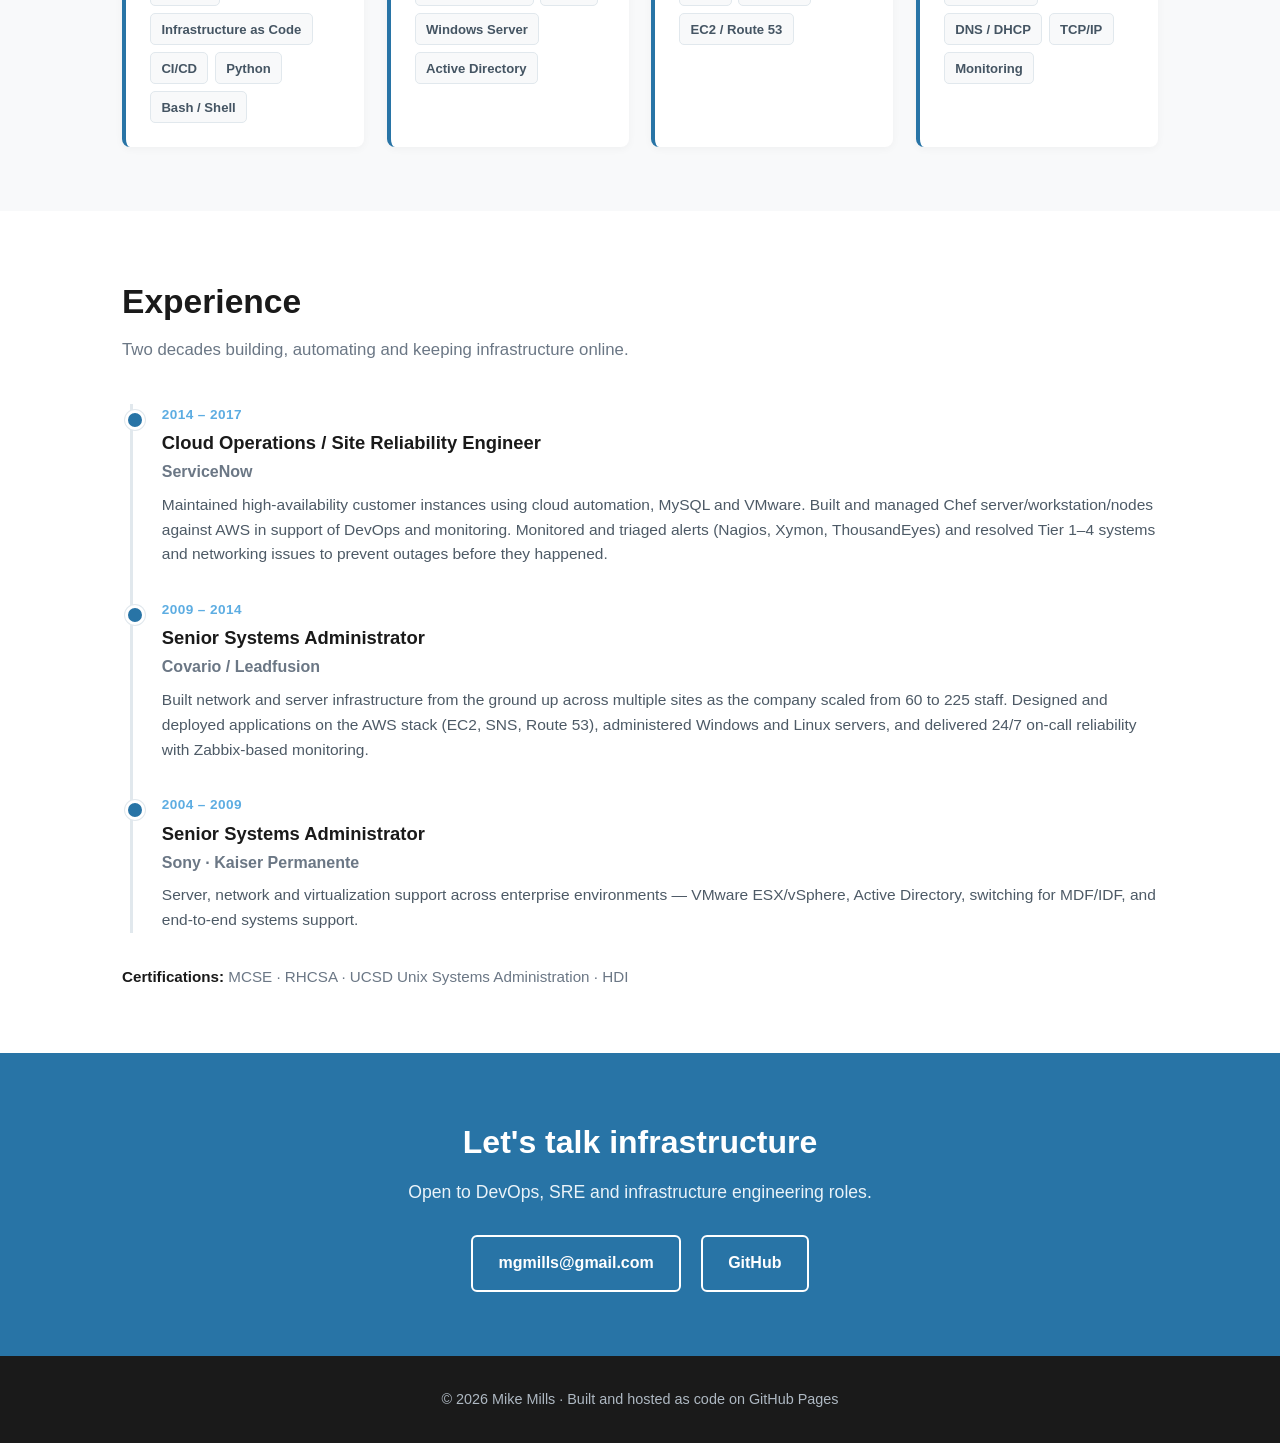
==== commit 47b365ed: "Rebuild landing page as personal portfolio for job search Convert MSP marketing page into a projects" ====
--- a/index.html
+++ b/index.html
@@ -3,501 +3,276 @@
 <head>
 <meta charset="utf-8" />
 <meta name="viewport" content="width=device-width, initial-scale=1" />
-<title>Mills Digital</title>
+<title>Mike Mills — Infrastructure / DevOps / SRE</title>
+<meta name="description" content="Mike Mills — Infrastructure, DevOps and Site Reliability Engineer. Linux, Ansible, AWS, automation and Infrastructure as Code. Projects, skills and experience.">
 <link rel="icon" href="data:image/svg+xml,<svg xmlns='http://www.w3.org/2000/svg' viewBox='0 0 32 32'><rect width='32' height='32' rx='6' fill='%231a1a1a'/><path d='M5 24V12l6 8 6-8v12' fill='none' stroke='%234A90A4' stroke-width='2.5' stroke-linecap='round' stroke-linejoin='round'/><path d='M19 12l4 6 4-6' fill='none' stroke='%235DADE2' stroke-width='2' stroke-linecap='round' stroke-linejoin='round'/><rect x='22' y='6' width='2.5' height='2.5' rx='0.5' fill='%235DADE2' opacity='0.8'/><rect x='25.5' y='4' width='2' height='2' rx='0.4' fill='%235DADE2' opacity='0.5'/><rect x='26' y='7.5' width='1.5' height='1.5' rx='0.3' fill='%235DADE2' opacity='0.3'/></svg>">
 <style>
-* {
-  margin: 0;
-  padding: 0;
-  box-sizing: border-box;
-}
+* { margin: 0; padding: 0; box-sizing: border-box; }
+
+:root {
+  --navy: #1a1a1a;
+  --slate: #34495e;
+  --teal: #2874a6;
+  --teal-light: #4A90A4;
+  --cyan: #5DADE2;
+  --ink: #2c3e50;
+  --muted: #6b7785;
+  --line: #e1e8ed;
+  --bg-soft: #f8f9fa;
+}
+
+html { scroll-behavior: smooth; }
 
 body {
   font-family: -apple-system, BlinkMacSystemFont, 'Segoe UI', Roboto, 'Helvetica Neue', Arial, sans-serif;
   line-height: 1.6;
-  color: #2c3e50;
+  color: var(--ink);
   background: #ffffff;
 }
 
+.wrap { max-width: 1100px; margin: 0 auto; padding: 0 2rem; }
+
+/* Top bar */
 .topbar {
-  background: #1a1a1a;
-  color: #ffffff;
-  padding: 1rem 0;
-  border-bottom: 3px solid #2874a6;
-  position: sticky;
-  top: 0;
-  z-index: 100;
-  box-shadow: 0 2px 8px rgba(0,0,0,0.1);
-}
-
-.wrap {
-  max-width: 1200px;
-  margin: 0 auto;
-  padding: 0 2rem;
-}
-
-.topbar .wrap {
-  display: flex;
-  justify-content: space-between;
-  align-items: center;
-}
-
-.brand {
-  font-size: 1.5rem;
-  font-weight: 700;
-  color: #ffffff;
-}
-
-.nav {
-  display: flex;
-  gap: 2rem;
-}
-
-.nav a {
-  color: #ffffff;
-  text-decoration: none;
-  font-weight: 500;
-  padding: 0.5rem 1rem;
-  border-radius: 4px;
-  transition: background 0.3s;
-}
-
-.nav a:hover,
-.nav a.active {
-  background: #2874a6;
-}
-
-.hero {
-  background: linear-gradient(135deg, #1a1a1a 0%, #34495e 100%);
-  color: #ffffff;
-  padding: 4rem 2rem;
-  text-align: left;
-}
-
-.hero h1 {
-  font-size: 2.75rem;
-  margin-bottom: 1rem;
-  font-weight: 700;
-  line-height: 1.2;
-}
-
-.hero .tagline {
-  font-size: 1.3rem;
-  margin-bottom: 2rem;
-  color: #ecf0f1;
-  max-width: 700px;
-}
-
-.hero-buttons {
-  display: flex;
-  gap: 1rem;
-  margin-top: 2rem;
-}
-
-.btn {
-  padding: 0.9rem 1.8rem;
-  border: none;
-  border-radius: 4px;
-  font-size: 1rem;
-  font-weight: 600;
-  cursor: pointer;
-  text-decoration: none;
-  display: inline-block;
-  transition: all 0.3s;
-}
-
-.btn-primary {
-  background: #2874a6;
-  color: #ffffff;
-}
-
-.btn-primary:hover {
-  background: #1f5a83;
-}
-
-.btn-secondary {
-  background: transparent;
-  color: #ffffff;
-  border: 2px solid #ffffff;
-}
-
-.btn-secondary:hover {
-  background: #ffffff;
-  color: #1a1a1a;
-}
-
-.content {
-  padding: 3rem 2rem;
-}
-
-.section {
-  margin-bottom: 4rem;
-}
-
-.section-title {
-  font-size: 2.25rem;
-  margin-bottom: 0.75rem;
-  color: #1a1a1a;
-  font-weight: 700;
-}
-
-.section-subtitle {
-  font-size: 1.1rem;
-  color: #7f8c8d;
-  margin-bottom: 2.5rem;
-  max-width: 800px;
-}
-
-.services-grid {
-  display: grid;
-  grid-template-columns: repeat(auto-fit, minmax(280px, 1fr));
-  gap: 2rem;
-  margin-top: 2rem;
-}
-
-.card {
-  background: #ffffff;
-  border: 1px solid #e1e8ed;
-  border-radius: 8px;
-  padding: 2rem;
-  box-shadow: 0 2px 8px rgba(0,0,0,0.05);
-  transition: transform 0.3s, box-shadow 0.3s;
-}
-
-.card:hover {
-  transform: translateY(-4px);
-  box-shadow: 0 4px 16px rgba(0,0,0,0.1);
-}
-
-.card h3 {
-  font-size: 1.4rem;
-  margin-bottom: 1rem;
-  color: #1a1a1a;
-}
-
-.card p {
-  color: #555;
-  line-height: 1.7;
-}
-
-.card ul {
-  list-style: none;
-  margin-top: 1rem;
-}
-
-.card ul li {
-  padding: 0.5rem 0;
-  color: #555;
-  border-bottom: 1px solid #ecf0f1;
-}
-
-.card ul li:last-child {
-  border-bottom: none;
-}
-
-.card ul li:before {
-  content: "→ ";
-  color: #2874a6;
-  font-weight: bold;
-  margin-right: 0.5rem;
-}
-
-.expertise {
-  background: #f8f9fa;
-  padding: 3rem 2rem;
-  margin: 0 -2rem;
-}
-
-.expertise-grid {
-  display: grid;
-  grid-template-columns: repeat(auto-fit, minmax(250px, 1fr));
-  gap: 1.5rem;
-  margin-top: 2rem;
-}
-
-.expertise-item {
-  background: #ffffff;
-  padding: 1.5rem;
-  border-radius: 6px;
-  border-left: 4px solid #2874a6;
-}
-
-.expertise-item h4 {
-  font-size: 1.1rem;
-  margin-bottom: 0.5rem;
-  color: #1a1a1a;
-}
-
-.expertise-item p {
-  color: #666;
-  font-size: 0.95rem;
-}
-
-.cta-section {
-  background: #2874a6;
-  color: #ffffff;
-  padding: 3rem 2rem;
-  margin: 3rem -2rem 0;
-  text-align: center;
-}
-
-.cta-section h2 {
-  font-size: 2rem;
-  margin-bottom: 1rem;
-}
-
-.cta-section p {
-  font-size: 1.1rem;
-  margin-bottom: 2rem;
-  color: #ecf0f1;
-}
-
-.footer {
-  background: #1a1a1a;
-  color: #ecf0f1;
-  padding: 2.5rem 2rem;
-  margin-top: 4rem;
-}
-
-.footer-content {
-  display: grid;
-  grid-template-columns: repeat(auto-fit, minmax(250px, 1fr));
-  gap: 2rem;
-  margin-bottom: 2rem;
-}
-
-.footer-section h4 {
-  color: #2874a6;
-  margin-bottom: 1rem;
-  font-size: 1.1rem;
-}
-
-.footer-section ul {
-  list-style: none;
-}
-
-.footer-section ul li {
-  margin-bottom: 0.5rem;
-}
-
-.footer-section a {
-  color: #bdc3c7;
-  text-decoration: none;
-  transition: color 0.3s;
-}
-
-.footer-section a:hover {
-  color: #2874a6;
-}
-
-.footer-bottom {
-  border-top: 1px solid #34495e;
-  padding-top: 1.5rem;
-  text-align: center;
-  color: #95a5a6;
-}
+  background: var(--navy);
+  color: #fff;
+  padding: 0.85rem 0;
+  border-bottom: 3px solid var(--teal);
+  position: sticky; top: 0; z-index: 100;
+  box-shadow: 0 2px 8px rgba(0,0,0,0.12);
+}
+.topbar .wrap { display: flex; justify-content: space-between; align-items: center; }
+.brand { display: flex; align-items: center; gap: 0.6rem; color: #fff; text-decoration: none; font-weight: 700; font-size: 1.1rem; }
+.brand img { height: 34px; }
+.nav { display: flex; gap: 0.4rem; align-items: center; }
+.nav a { color: #cdd6df; text-decoration: none; font-weight: 500; padding: 0.45rem 0.85rem; border-radius: 5px; transition: all .25s; font-size: .95rem; }
+.nav a:hover { background: var(--teal); color: #fff; }
+.nav a.gh { border: 1px solid #3a4654; }
+
+/* Hero */
+.hero { background: linear-gradient(135deg, #1a1a1a 0%, #34495e 100%); color: #fff; padding: 4.5rem 0 4rem; }
+.hero .eyebrow { color: var(--cyan); font-weight: 600; letter-spacing: .08em; text-transform: uppercase; font-size: .8rem; margin-bottom: .9rem; }
+.hero h1 { font-size: 3rem; line-height: 1.1; font-weight: 800; margin-bottom: .8rem; }
+.hero .role { font-size: 1.45rem; color: #dfe6ea; font-weight: 600; margin-bottom: 1.2rem; }
+.hero .tagline { font-size: 1.15rem; color: #c5ced4; max-width: 680px; }
+.hero-buttons { display: flex; gap: 1rem; margin-top: 2rem; flex-wrap: wrap; }
+.btn { padding: .85rem 1.6rem; border: none; border-radius: 6px; font-size: 1rem; font-weight: 600; cursor: pointer; text-decoration: none; display: inline-block; transition: all .25s; }
+.btn-primary { background: var(--teal); color: #fff; }
+.btn-primary:hover { background: #1f5a83; transform: translateY(-2px); }
+.btn-secondary { background: transparent; color: #fff; border: 2px solid #fff; }
+.btn-secondary:hover { background: #fff; color: var(--navy); }
+
+/* Sections */
+.section { padding: 4rem 0; }
+.section.alt { background: var(--bg-soft); }
+.section-title { font-size: 2.1rem; color: var(--navy); font-weight: 800; margin-bottom: .5rem; }
+.section-sub { font-size: 1.05rem; color: var(--muted); max-width: 760px; margin-bottom: 2.5rem; }
+
+/* Projects */
+.proj-grid { display: grid; grid-template-columns: repeat(auto-fit, minmax(320px, 1fr)); gap: 1.75rem; }
+.proj {
+  background: #fff; border: 1px solid var(--line); border-radius: 10px; padding: 1.9rem;
+  box-shadow: 0 2px 10px rgba(0,0,0,0.05); transition: transform .25s, box-shadow .25s; display: flex; flex-direction: column;
+}
+.proj:hover { transform: translateY(-5px); box-shadow: 0 8px 24px rgba(0,0,0,0.1); }
+.proj-head { display: flex; align-items: center; justify-content: space-between; margin-bottom: .8rem; }
+.proj h3 { font-size: 1.3rem; color: var(--navy); }
+.proj .badge { font-size: .7rem; font-weight: 700; text-transform: uppercase; letter-spacing: .05em; padding: .25rem .55rem; border-radius: 20px; }
+.badge-app { background: #e8f4fb; color: #1f5a83; }
+.badge-lab { background: #eafaf1; color: #1e7e4f; }
+.proj p { color: #4d5a66; margin-bottom: 1.1rem; flex-grow: 1; }
+.tags { display: flex; flex-wrap: wrap; gap: .45rem; margin-bottom: 1.2rem; }
+.tag { background: var(--bg-soft); border: 1px solid var(--line); color: #51606d; font-size: .78rem; font-weight: 600; padding: .28rem .6rem; border-radius: 5px; }
+.proj-links { display: flex; gap: 1rem; }
+.proj-links a { color: var(--teal); font-weight: 600; text-decoration: none; font-size: .95rem; }
+.proj-links a:hover { text-decoration: underline; }
+
+/* Skills */
+.skills-grid { display: grid; grid-template-columns: repeat(auto-fit, minmax(240px, 1fr)); gap: 1.4rem; }
+.skill-card { background: #fff; padding: 1.5rem; border-radius: 8px; border-left: 4px solid var(--teal); box-shadow: 0 2px 8px rgba(0,0,0,0.04); }
+.skill-card h4 { color: var(--navy); margin-bottom: .7rem; font-size: 1.05rem; }
+.chips { display: flex; flex-wrap: wrap; gap: .4rem; }
+.chip { background: var(--bg-soft); color: #455563; font-size: .82rem; font-weight: 600; padding: .3rem .65rem; border-radius: 5px; border: 1px solid var(--line); }
+
+/* Experience */
+.timeline { border-left: 3px solid var(--line); margin-left: .5rem; padding-left: 1.8rem; }
+.job { position: relative; padding-bottom: 2rem; }
+.job:before { content: ""; position: absolute; left: -2.27rem; top: .35rem; width: 14px; height: 14px; border-radius: 50%; background: var(--teal); border: 3px solid #fff; box-shadow: 0 0 0 1px var(--line); }
+.job:last-child { padding-bottom: 0; }
+.job .when { color: var(--cyan); font-weight: 700; font-size: .85rem; letter-spacing: .03em; }
+.job h4 { color: var(--navy); font-size: 1.15rem; margin: .15rem 0 .1rem; }
+.job .org { color: var(--muted); font-weight: 600; margin-bottom: .5rem; }
+.job p { color: #4d5a66; font-size: .97rem; }
+
+/* Contact */
+.contact { background: var(--teal); color: #fff; text-align: center; }
+.contact h2 { font-size: 2rem; margin-bottom: .6rem; }
+.contact p { color: #eaf3f9; margin-bottom: 1.8rem; font-size: 1.1rem; }
+.contact-links { display: flex; gap: 1.2rem; justify-content: center; flex-wrap: wrap; }
+
+/* Footer */
+.footer { background: var(--navy); color: #aeb8c2; padding: 2rem 0; text-align: center; font-size: .9rem; }
+.footer a { color: var(--cyan); text-decoration: none; }
 
 @media (max-width: 768px) {
-  .nav {
-    gap: 1rem;
-  }
-  
-  .hero h1 {
-    font-size: 2rem;
-  }
-  
-  .hero .tagline {
-    font-size: 1.1rem;
-  }
-  
-  .hero-buttons {
-    flex-direction: column;
-  }
-  
-  .services-grid {
-    grid-template-columns: 1fr;
-  }
+  .hero h1 { font-size: 2.1rem; }
+  .hero .role { font-size: 1.2rem; }
+  .nav a:not(.gh) { display: none; }
 }
 </style>
 </head>
 <body>
+
 <header class="topbar">
 <div class="wrap">
-<a href="/" class="brand"><img src="web_assets/md_logo_small.png" alt="Mills Digital" style="height:40px;vertical-align:middle;margin-right:8px;"></a>
+<a href="/" class="brand"><img src="web_assets/md_logo_small.png" alt="Mike Mills"> Mike Mills</a>
 <nav class="nav">
-<a href="#" class="active">Home</a>
-<a href="#services">Services</a>
-<a href="#expertise">Expertise</a>
-<a href="/blog/">Blog</a>
+<a href="#projects">Projects</a>
+<a href="#skills">Skills</a>
+<a href="#experience">Experience</a>
+<a href="#contact">Contact</a>
+<a href="https://github.com/mgmills" target="_blank" rel="noopener" class="gh">GitHub ↗</a>
 </nav>
 </div>
 </header>
 
 <section class="hero">
 <div class="wrap">
-<img src="web_assets/md_logo_large.png" alt="Mills Digital" style="max-width:360px;margin-bottom:1.5rem;">
-<h1>Infrastructure & Automation Solutions for Growing Businesses</h1>
-<p class="tagline">Professional IT consulting focused on enterprise automation, infrastructure management, and systems optimization.</p>
+<div class="eyebrow">Infrastructure · DevOps · Site Reliability</div>
+<h1>Mike Mills</h1>
+<div class="role">Infrastructure &amp; Site Reliability Engineer</div>
+<p class="tagline">I keep Linux fleets reliable and boring — automating the toil with Ansible, Python and Infrastructure as Code so systems stay up, patched and observable. 20 years across enterprise infrastructure, cloud operations and SRE.</p>
 <div class="hero-buttons">
-<a href="#services" class="btn btn-primary">View Services</a>
-<a href="https://github.com/mgmills" target="_blank" class="btn btn-secondary">View Projects</a>
-</div>
-</div>
-</section>
-
-<main class="wrap content">
-<section class="section" id="services">
-<h2 class="section-title">Services</h2>
-<p class="section-subtitle">Specialized solutions for infrastructure automation, systems management, and enterprise IT operations</p>
-
-<div class="services-grid">
-<div class="card">
-<h3>Automation & Orchestration</h3>
-<p>Enterprise automation solutions using Ansible and modern orchestration tools to streamline operations and reduce manual workload.</p>
-<ul>
-<li>Ansible playbook development</li>
-<li>Infrastructure as Code</li>
-<li>Configuration management</li>
-<li>Automated patch management</li>
-</ul>
-</div>
-
-<div class="card">
-<h3>Infrastructure Management</h3>
-<p>Comprehensive server and systems management for mixed Linux and Windows environments, optimized for reliability and performance.</p>
-<ul>
-<li>Linux server administration (RHEL/CentOS)</li>
-<li>Windows server management</li>
-<li>VMware infrastructure</li>
-<li>System monitoring & health checks</li>
-</ul>
-</div>
-
-<div class="card">
-<h3>MSP Services</h3>
-<p>Managed service provider capabilities for small and medium businesses seeking reliable, professional IT support and infrastructure management.</p>
-<ul>
-<li>Remote infrastructure monitoring</li>
-<li>Proactive system maintenance</li>
-<li>Security & compliance</li>
-<li>Backup & disaster recovery</li>
-</ul>
-</div>
-</div>
-</section>
-
-<section class="expertise" id="expertise">
-<div class="wrap">
-<h2 class="section-title">Technical Expertise</h2>
-<p class="section-subtitle">Deep experience across enterprise infrastructure, automation platforms, and security tools</p>
-
-<div class="expertise-grid">
-<div class="expertise-item">
-<h4>Automation Platforms</h4>
-<p>Ansible Automation Platform, Event-Driven Ansible, Execution Environments, Playbook Development</p>
-</div>
-
-<div class="expertise-item">
+<a href="#projects" class="btn btn-primary">View Projects</a>
+<a href="https://github.com/mgmills" target="_blank" rel="noopener" class="btn btn-secondary">GitHub</a>
+<a href="mailto:mgmills@gmail.com" class="btn btn-secondary">Email Me</a>
+</div>
+</div>
+</section>
+
+<!-- PROJECTS -->
+<section class="section" id="projects">
+<div class="wrap">
+<h2 class="section-title">Projects</h2>
+<p class="section-sub">Things I've built to solve real operational problems and to sharpen my automation and platform skills. Code on <a href="https://github.com/mgmills" target="_blank" rel="noopener">GitHub</a>.</p>
+
+<div class="proj-grid">
+
+<div class="proj">
+<div class="proj-head"><h3>Mills RMM</h3><span class="badge badge-app">Full Project</span></div>
+<p>A self-hosted Remote Monitoring &amp; Management platform with live remote-desktop control. A cross-platform Go agent streams system info, screen frames and accepts remote input over WebSocket; a Node relay server brokers agent↔dashboard sessions with password auth; a React 19 dashboard drives it in real time.</p>
+<div class="tags">
+<span class="tag">Go</span><span class="tag">Node.js</span><span class="tag">React</span><span class="tag">WebSockets</span><span class="tag">Windows</span><span class="tag">Linux</span>
+</div>
+<div class="proj-links">
+<a href="https://github.com/mgmills/mmills-rmm" target="_blank" rel="noopener">Source ↗</a>
+</div>
+</div>
+
+<div class="proj">
+<div class="proj-head"><h3>job-tracker</h3><span class="badge badge-app">Full Project</span></div>
+<p>A local-first application for tracking a job search end-to-end — applications, stages, contacts and notes — with AI-assisted summarization. A practical full-stack build that runs entirely on your own machine, no cloud dependency.</p>
+<div class="tags">
+<span class="tag">Python</span><span class="tag">Full-Stack</span><span class="tag">SQLite</span><span class="tag">AI / LLM</span><span class="tag">Local-First</span>
+</div>
+<div class="proj-links">
+<a href="https://github.com/mgmills/job-tracker" target="_blank" rel="noopener">Source ↗</a>
+</div>
+</div>
+
+<div class="proj">
+<div class="proj-head"><h3>ansible-homelab</h3><span class="badge badge-lab">Lab / Demo</span></div>
+<p>A reproducible homelab provisioned and configured as code — Terraform stands up the hosts, Ansible roles harden RHEL, configure DNS/DHCP and deploy services. A hands-on demonstration of Infrastructure as Code and configuration management end-to-end.</p>
+<div class="tags">
+<span class="tag">Ansible</span><span class="tag">Terraform</span><span class="tag">RHEL</span><span class="tag">IaC</span><span class="tag">DNS/DHCP</span>
+</div>
+<div class="proj-links">
+<a href="https://github.com/mgmills" target="_blank" rel="noopener">Coming soon →</a>
+</div>
+</div>
+
+</div>
+</div>
+</section>
+
+<!-- SKILLS -->
+<section class="section alt" id="skills">
+<div class="wrap">
+<h2 class="section-title">Skills</h2>
+<p class="section-sub">The tools I reach for day to day across cloud and on-prem infrastructure.</p>
+
+<div class="skills-grid">
+<div class="skill-card">
+<h4>Automation &amp; IaC</h4>
+<div class="chips"><span class="chip">Ansible</span><span class="chip">Infrastructure as Code</span><span class="chip">CI/CD</span><span class="chip">Python</span><span class="chip">Bash / Shell</span></div>
+</div>
+<div class="skill-card">
 <h4>Operating Systems</h4>
-<p>Red Hat Enterprise Linux 7-10, CentOS, Windows Server, VMware ESXi</p>
-</div>
-
-<div class="expertise-item">
-<h4>Security Tools</h4>
-<p>SentinelOne, Rapid7 Insight, BigFix, CentrifyDC Active Directory Integration</p>
-</div>
-
-<div class="expertise-item">
-<h4>Infrastructure</h4>
-<p>VMware vSphere, Docker, System Integration, Disk Management, Snapshot Automation</p>
-</div>
-
-<div class="expertise-item">
-<h4>Scripting & Development</h4>
-<p>Bash, Python, PowerShell, YAML, Infrastructure as Code</p>
-</div>
-
-<div class="expertise-item">
-<h4>Enterprise Tools</h4>
-<p>Patch Management, Certificate Management, Monitoring Solutions, Cloud Platforms</p>
-</div>
-</div>
-</div>
-</section>
-
-<section class="section">
-<h2 class="section-title">Current Focus</h2>
-<p class="section-subtitle">Active projects and ongoing development initiatives</p>
-
-<div class="services-grid">
-<div class="card">
-<h3>Automation Projects</h3>
-<p>Building enterprise-grade automation solutions for infrastructure management, patch deployment, and system orchestration.</p>
-</div>
-
-<div class="card">
-<h3>Infrastructure Work</h3>
-<p>System migrations, compliance initiatives, and infrastructure modernization for enterprise environments.</p>
-</div>
-
-<div class="card">
-<h3>Professional Development</h3>
-<p>Currently pursuing Red Hat Certified Engineer (RHCE) certification and expanding cloud infrastructure expertise.</p>
-</div>
-</div>
-</section>
-</main>
-
-<section class="cta-section">
-<div class="wrap">
-<h2>Ready to Discuss Your Infrastructure Needs?</h2>
-<p>Let's talk about how automation and professional infrastructure management can benefit your business.</p>
-<a href="mailto:contact@millsdigital.com" class="btn btn-secondary">Get In Touch</a>
+<div class="chips"><span class="chip">Red Hat / RHEL</span><span class="chip">Linux</span><span class="chip">Windows Server</span><span class="chip">Active Directory</span></div>
+</div>
+<div class="skill-card">
+<h4>Cloud &amp; Virtualization</h4>
+<div class="chips"><span class="chip">AWS</span><span class="chip">VMware</span><span class="chip">EC2 / Route 53</span></div>
+</div>
+<div class="skill-card">
+<h4>Networking &amp; Services</h4>
+<div class="chips"><span class="chip">Networking</span><span class="chip">DNS / DHCP</span><span class="chip">TCP/IP</span><span class="chip">Monitoring</span></div>
+</div>
+</div>
+</div>
+</section>
+
+<!-- EXPERIENCE -->
+<section class="section" id="experience">
+<div class="wrap">
+<h2 class="section-title">Experience</h2>
+<p class="section-sub">Two decades building, automating and keeping infrastructure online.</p>
+
+<div class="timeline">
+<div class="job">
+<div class="when">2014 – 2017</div>
+<h4>Cloud Operations / Site Reliability Engineer</h4>
+<div class="org">ServiceNow</div>
+<p>Maintained high-availability customer instances using cloud automation, MySQL and VMware. Built and managed Chef server/workstation/nodes against AWS in support of DevOps and monitoring. Monitored and triaged alerts (Nagios, Xymon, ThousandEyes) and resolved Tier 1–4 systems and networking issues to prevent outages before they happened.</p>
+</div>
+<div class="job">
+<div class="when">2009 – 2014</div>
+<h4>Senior Systems Administrator</h4>
+<div class="org">Covario / Leadfusion</div>
+<p>Built network and server infrastructure from the ground up across multiple sites as the company scaled from 60 to 225 staff. Designed and deployed applications on the AWS stack (EC2, SNS, Route 53), administered Windows and Linux servers, and delivered 24/7 on-call reliability with Zabbix-based monitoring.</p>
+</div>
+<div class="job">
+<div class="when">2004 – 2009</div>
+<h4>Senior Systems Administrator</h4>
+<div class="org">Sony · Kaiser Permanente</div>
+<p>Server, network and virtualization support across enterprise environments — VMware ESX/vSphere, Active Directory, switching for MDF/IDF, and end-to-end systems support.</p>
+</div>
+</div>
+
+<div style="margin-top:2rem;color:var(--muted);font-size:.95rem;">
+<strong style="color:var(--navy)">Certifications:</strong> MCSE · RHCSA · UCSD Unix Systems Administration · HDI
+</div>
+</div>
+</section>
+
+<!-- CONTACT -->
+<section class="section contact" id="contact">
+<div class="wrap">
+<h2>Let's talk infrastructure</h2>
+<p>Open to DevOps, SRE and infrastructure engineering roles.</p>
+<div class="contact-links">
+<a href="mailto:mgmills@gmail.com" class="btn btn-secondary">mgmills@gmail.com</a>
+<a href="https://github.com/mgmills" target="_blank" rel="noopener" class="btn btn-secondary">GitHub</a>
+</div>
 </div>
 </section>
 
 <footer class="footer">
 <div class="wrap">
-<div class="footer-content">
-<div class="footer-section">
-<img src="web_assets/md_logo_thumbnail.png" alt="Mills Digital" style="margin-bottom:8px;">
-<p>Professional infrastructure and automation consulting for businesses that want reliable, efficient IT operations.</p>
-</div>
-
-<div class="footer-section">
-<h4>Services</h4>
-<ul>
-<li><a href="#services">Automation & Orchestration</a></li>
-<li><a href="#services">Infrastructure Management</a></li>
-<li><a href="#services">MSP Services</a></li>
-</ul>
-</div>
-
-<div class="footer-section">
-<h4>Resources</h4>
-<ul>
-<li><a href="https://github.com/mgmills" target="_blank">GitHub Projects</a></li>
-<li><a href="#expertise">Technical Expertise</a></li>
-</ul>
-</div>
-
-<div class="footer-section">
-<h4>Connect</h4>
-<ul>
-<li><a href="mailto:contact@millsdigital.com">Email</a></li>
-<li><a href="https://github.com/mgmills" target="_blank">GitHub</a></li>
-</ul>
-</div>
-</div>
-
-<div class="footer-bottom">
-<p>&copy; <span id="y"></span> Mills Digital. All rights reserved.</p>
-</div>
+<p>&copy; <span id="y"></span> Mike Mills · Built and hosted as code on GitHub Pages</p>
 </div>
 </footer>
 
-<script>
-document.getElementById("y").textContent = new Date().getFullYear();
-</script>
+<script>document.getElementById("y").textContent = new Date().getFullYear();</script>
 </body>
-</html>+</html>
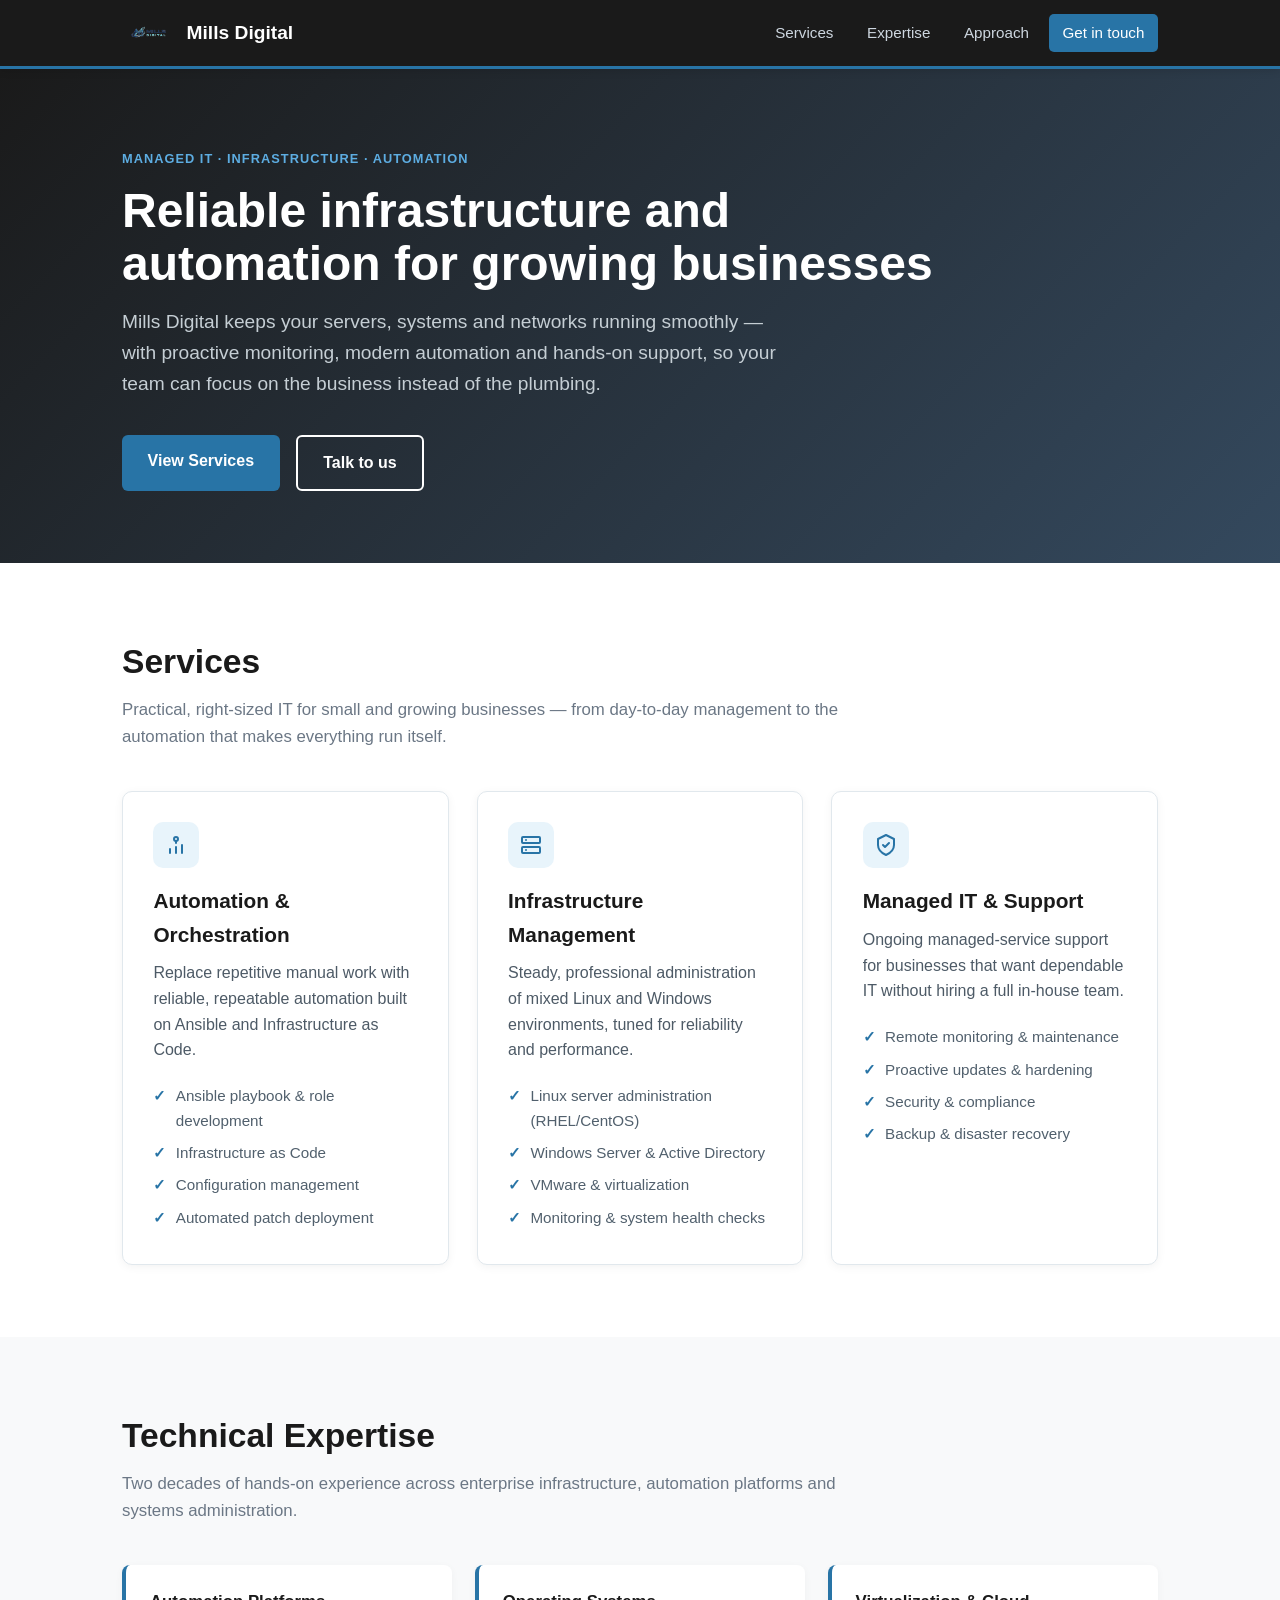
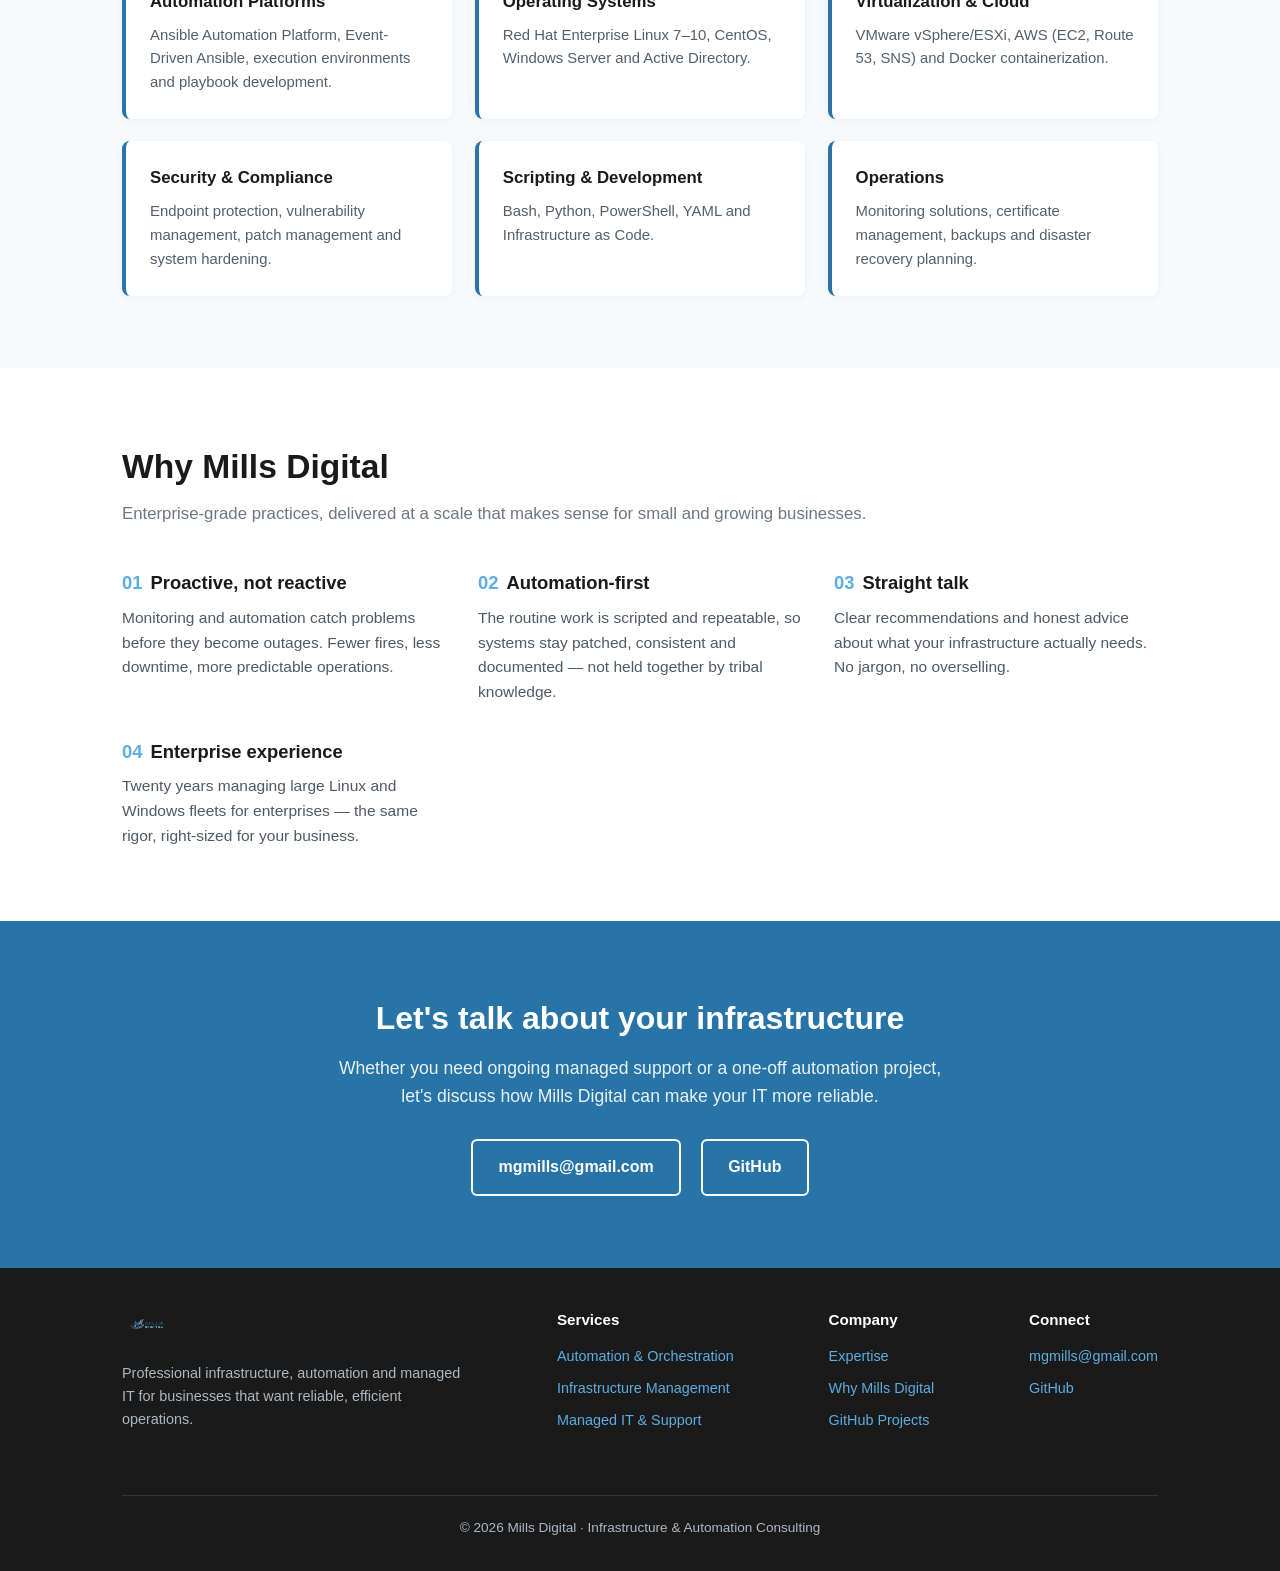
==== commit a9699923: "Rebuild landing page as Mills Digital MSP marketing site Pivot mills-digital.com from the job-search" ====
--- a/index.html
+++ b/index.html
@@ -3,8 +3,18 @@
 <head>
 <meta charset="utf-8" />
 <meta name="viewport" content="width=device-width, initial-scale=1" />
-<title>Mike Mills — Infrastructure / DevOps / SRE</title>
-<meta name="description" content="Mike Mills — Infrastructure, DevOps and Site Reliability Engineer. Linux, Ansible, AWS, automation and Infrastructure as Code. Projects, skills and experience.">
+<title>Mills Digital — Infrastructure, Automation & Managed IT</title>
+<meta name="description" content="Mills Digital provides managed IT, infrastructure automation and systems management for small and growing businesses. Ansible automation, Linux & Windows administration, monitoring, patching, security and disaster recovery.">
+<meta name="keywords" content="managed IT services, MSP, infrastructure automation, Ansible, Linux administration, RHEL, Windows Server, VMware, patch management, monitoring, disaster recovery">
+<meta name="robots" content="index, follow">
+<meta name="googlebot" content="index, follow">
+<link rel="canonical" href="https://mills-digital.com/">
+<!-- Open Graph -->
+<meta property="og:type" content="website">
+<meta property="og:title" content="Mills Digital — Infrastructure, Automation & Managed IT">
+<meta property="og:description" content="Managed IT, infrastructure automation and systems management for small and growing businesses.">
+<meta property="og:url" content="https://mills-digital.com/">
+<meta property="og:image" content="https://mills-digital.com/web_assets/md_logo_large.png">
 <link rel="icon" href="data:image/svg+xml,<svg xmlns='http://www.w3.org/2000/svg' viewBox='0 0 32 32'><rect width='32' height='32' rx='6' fill='%231a1a1a'/><path d='M5 24V12l6 8 6-8v12' fill='none' stroke='%234A90A4' stroke-width='2.5' stroke-linecap='round' stroke-linejoin='round'/><path d='M19 12l4 6 4-6' fill='none' stroke='%235DADE2' stroke-width='2' stroke-linecap='round' stroke-linejoin='round'/><rect x='22' y='6' width='2.5' height='2.5' rx='0.5' fill='%235DADE2' opacity='0.8'/><rect x='25.5' y='4' width='2' height='2' rx='0.4' fill='%235DADE2' opacity='0.5'/><rect x='26' y='7.5' width='1.5' height='1.5' rx='0.3' fill='%235DADE2' opacity='0.3'/></svg>">
 <style>
 * { margin: 0; padding: 0; box-sizing: border-box; }
@@ -42,20 +52,20 @@
   box-shadow: 0 2px 8px rgba(0,0,0,0.12);
 }
 .topbar .wrap { display: flex; justify-content: space-between; align-items: center; }
-.brand { display: flex; align-items: center; gap: 0.6rem; color: #fff; text-decoration: none; font-weight: 700; font-size: 1.1rem; }
-.brand img { height: 34px; }
+.brand { display: flex; align-items: center; gap: 0.6rem; color: #fff; text-decoration: none; font-weight: 700; font-size: 1.2rem; }
+.brand img { height: 36px; }
 .nav { display: flex; gap: 0.4rem; align-items: center; }
 .nav a { color: #cdd6df; text-decoration: none; font-weight: 500; padding: 0.45rem 0.85rem; border-radius: 5px; transition: all .25s; font-size: .95rem; }
 .nav a:hover { background: var(--teal); color: #fff; }
-.nav a.gh { border: 1px solid #3a4654; }
+.nav a.cta { background: var(--teal); color: #fff; }
+.nav a.cta:hover { background: #1f5a83; }
 
 /* Hero */
-.hero { background: linear-gradient(135deg, #1a1a1a 0%, #34495e 100%); color: #fff; padding: 4.5rem 0 4rem; }
+.hero { background: linear-gradient(135deg, #1a1a1a 0%, #34495e 100%); color: #fff; padding: 5rem 0 4.5rem; }
 .hero .eyebrow { color: var(--cyan); font-weight: 600; letter-spacing: .08em; text-transform: uppercase; font-size: .8rem; margin-bottom: .9rem; }
-.hero h1 { font-size: 3rem; line-height: 1.1; font-weight: 800; margin-bottom: .8rem; }
-.hero .role { font-size: 1.45rem; color: #dfe6ea; font-weight: 600; margin-bottom: 1.2rem; }
-.hero .tagline { font-size: 1.15rem; color: #c5ced4; max-width: 680px; }
-.hero-buttons { display: flex; gap: 1rem; margin-top: 2rem; flex-wrap: wrap; }
+.hero h1 { font-size: 3rem; line-height: 1.12; font-weight: 800; margin-bottom: 1rem; max-width: 820px; }
+.hero .tagline { font-size: 1.2rem; color: #c5ced4; max-width: 680px; }
+.hero-buttons { display: flex; gap: 1rem; margin-top: 2.2rem; flex-wrap: wrap; }
 .btn { padding: .85rem 1.6rem; border: none; border-radius: 6px; font-size: 1rem; font-weight: 600; cursor: pointer; text-decoration: none; display: inline-block; transition: all .25s; }
 .btn-primary { background: var(--teal); color: #fff; }
 .btn-primary:hover { background: #1f5a83; transform: translateY(-2px); }
@@ -63,61 +73,61 @@
 .btn-secondary:hover { background: #fff; color: var(--navy); }
 
 /* Sections */
-.section { padding: 4rem 0; }
+.section { padding: 4.5rem 0; }
 .section.alt { background: var(--bg-soft); }
 .section-title { font-size: 2.1rem; color: var(--navy); font-weight: 800; margin-bottom: .5rem; }
 .section-sub { font-size: 1.05rem; color: var(--muted); max-width: 760px; margin-bottom: 2.5rem; }
 
-/* Projects */
-.proj-grid { display: grid; grid-template-columns: repeat(auto-fit, minmax(320px, 1fr)); gap: 1.75rem; }
-.proj {
+/* Services */
+.svc-grid { display: grid; grid-template-columns: repeat(auto-fit, minmax(300px, 1fr)); gap: 1.75rem; }
+.svc {
   background: #fff; border: 1px solid var(--line); border-radius: 10px; padding: 1.9rem;
-  box-shadow: 0 2px 10px rgba(0,0,0,0.05); transition: transform .25s, box-shadow .25s; display: flex; flex-direction: column;
-}
-.proj:hover { transform: translateY(-5px); box-shadow: 0 8px 24px rgba(0,0,0,0.1); }
-.proj-head { display: flex; align-items: center; justify-content: space-between; margin-bottom: .8rem; }
-.proj h3 { font-size: 1.3rem; color: var(--navy); }
-.proj .badge { font-size: .7rem; font-weight: 700; text-transform: uppercase; letter-spacing: .05em; padding: .25rem .55rem; border-radius: 20px; }
-.badge-app { background: #e8f4fb; color: #1f5a83; }
-.badge-lab { background: #eafaf1; color: #1e7e4f; }
-.proj p { color: #4d5a66; margin-bottom: 1.1rem; flex-grow: 1; }
-.tags { display: flex; flex-wrap: wrap; gap: .45rem; margin-bottom: 1.2rem; }
-.tag { background: var(--bg-soft); border: 1px solid var(--line); color: #51606d; font-size: .78rem; font-weight: 600; padding: .28rem .6rem; border-radius: 5px; }
-.proj-links { display: flex; gap: 1rem; }
-.proj-links a { color: var(--teal); font-weight: 600; text-decoration: none; font-size: .95rem; }
-.proj-links a:hover { text-decoration: underline; }
-
-/* Skills */
-.skills-grid { display: grid; grid-template-columns: repeat(auto-fit, minmax(240px, 1fr)); gap: 1.4rem; }
-.skill-card { background: #fff; padding: 1.5rem; border-radius: 8px; border-left: 4px solid var(--teal); box-shadow: 0 2px 8px rgba(0,0,0,0.04); }
-.skill-card h4 { color: var(--navy); margin-bottom: .7rem; font-size: 1.05rem; }
-.chips { display: flex; flex-wrap: wrap; gap: .4rem; }
-.chip { background: var(--bg-soft); color: #455563; font-size: .82rem; font-weight: 600; padding: .3rem .65rem; border-radius: 5px; border: 1px solid var(--line); }
-
-/* Experience */
-.timeline { border-left: 3px solid var(--line); margin-left: .5rem; padding-left: 1.8rem; }
-.job { position: relative; padding-bottom: 2rem; }
-.job:before { content: ""; position: absolute; left: -2.27rem; top: .35rem; width: 14px; height: 14px; border-radius: 50%; background: var(--teal); border: 3px solid #fff; box-shadow: 0 0 0 1px var(--line); }
-.job:last-child { padding-bottom: 0; }
-.job .when { color: var(--cyan); font-weight: 700; font-size: .85rem; letter-spacing: .03em; }
-.job h4 { color: var(--navy); font-size: 1.15rem; margin: .15rem 0 .1rem; }
-.job .org { color: var(--muted); font-weight: 600; margin-bottom: .5rem; }
-.job p { color: #4d5a66; font-size: .97rem; }
-
-/* Contact */
-.contact { background: var(--teal); color: #fff; text-align: center; }
-.contact h2 { font-size: 2rem; margin-bottom: .6rem; }
-.contact p { color: #eaf3f9; margin-bottom: 1.8rem; font-size: 1.1rem; }
-.contact-links { display: flex; gap: 1.2rem; justify-content: center; flex-wrap: wrap; }
+  box-shadow: 0 2px 10px rgba(0,0,0,0.05); transition: transform .25s, box-shadow .25s;
+}
+.svc:hover { transform: translateY(-5px); box-shadow: 0 8px 24px rgba(0,0,0,0.1); }
+.svc .ico { width: 46px; height: 46px; border-radius: 10px; background: #e8f4fb; display: flex; align-items: center; justify-content: center; margin-bottom: 1rem; }
+.svc .ico svg { width: 24px; height: 24px; stroke: var(--teal); }
+.svc h3 { font-size: 1.3rem; color: var(--navy); margin-bottom: .6rem; }
+.svc p { color: #4d5a66; margin-bottom: 1.1rem; }
+.svc ul { list-style: none; }
+.svc li { color: #51606d; font-size: .95rem; padding: .25rem 0 .25rem 1.4rem; position: relative; }
+.svc li:before { content: "✓"; position: absolute; left: 0; color: var(--teal); font-weight: 700; }
+
+/* Expertise */
+.exp-grid { display: grid; grid-template-columns: repeat(auto-fit, minmax(250px, 1fr)); gap: 1.4rem; }
+.exp-card { background: #fff; padding: 1.5rem; border-radius: 8px; border-left: 4px solid var(--teal); box-shadow: 0 2px 8px rgba(0,0,0,0.04); }
+.exp-card h4 { color: var(--navy); margin-bottom: .5rem; font-size: 1.05rem; }
+.exp-card p { color: #51606d; font-size: .93rem; }
+
+/* Approach / why */
+.why-grid { display: grid; grid-template-columns: repeat(auto-fit, minmax(240px, 1fr)); gap: 2rem; }
+.why-item h4 { color: var(--navy); font-size: 1.15rem; margin-bottom: .5rem; display: flex; align-items: center; gap: .5rem; }
+.why-item h4 .n { color: var(--cyan); font-weight: 800; }
+.why-item p { color: #4d5a66; font-size: .97rem; }
+
+/* CTA */
+.cta { background: var(--teal); color: #fff; text-align: center; }
+.cta h2 { font-size: 2rem; margin-bottom: .6rem; }
+.cta p { color: #eaf3f9; margin-bottom: 1.8rem; font-size: 1.1rem; max-width: 620px; margin-left: auto; margin-right: auto; }
+.cta-links { display: flex; gap: 1.2rem; justify-content: center; flex-wrap: wrap; }
 
 /* Footer */
-.footer { background: var(--navy); color: #aeb8c2; padding: 2rem 0; text-align: center; font-size: .9rem; }
-.footer a { color: var(--cyan); text-decoration: none; }
+.footer { background: var(--navy); color: #aeb8c2; padding: 2.5rem 0 2rem; }
+.footer .wrap { display: flex; flex-wrap: wrap; gap: 2rem; justify-content: space-between; }
+.footer .about { max-width: 340px; }
+.footer .about img { height: 34px; margin-bottom: .8rem; }
+.footer .about p { font-size: .9rem; }
+.footer h4 { color: #fff; font-size: .95rem; margin-bottom: .7rem; }
+.footer ul { list-style: none; }
+.footer li { margin-bottom: .4rem; }
+.footer a { color: var(--cyan); text-decoration: none; font-size: .9rem; }
+.footer a:hover { text-decoration: underline; }
+.footer .bottom { width: 100%; border-top: 1px solid #2c3540; margin-top: 1.5rem; padding-top: 1.3rem; text-align: center; font-size: .85rem; }
 
 @media (max-width: 768px) {
   .hero h1 { font-size: 2.1rem; }
-  .hero .role { font-size: 1.2rem; }
-  .nav a:not(.gh) { display: none; }
+  .hero .tagline { font-size: 1.05rem; }
+  .nav a:not(.cta) { display: none; }
 }
 </style>
 </head>
@@ -125,142 +135,144 @@
 
 <header class="topbar">
 <div class="wrap">
-<a href="/" class="brand"><img src="web_assets/md_logo_small.png" alt="Mike Mills"> Mike Mills</a>
+<a href="/" class="brand"><img src="web_assets/md_logo_small.png" alt="Mills Digital"> Mills Digital</a>
 <nav class="nav">
-<a href="#projects">Projects</a>
-<a href="#skills">Skills</a>
-<a href="#experience">Experience</a>
-<a href="#contact">Contact</a>
-<a href="https://github.com/mgmills" target="_blank" rel="noopener" class="gh">GitHub ↗</a>
+<a href="#services">Services</a>
+<a href="#expertise">Expertise</a>
+<a href="#approach">Approach</a>
+<a href="#contact" class="cta">Get in touch</a>
 </nav>
 </div>
 </header>
 
 <section class="hero">
 <div class="wrap">
-<div class="eyebrow">Infrastructure · DevOps · Site Reliability</div>
-<h1>Mike Mills</h1>
-<div class="role">Infrastructure &amp; Site Reliability Engineer</div>
-<p class="tagline">I keep Linux fleets reliable and boring — automating the toil with Ansible, Python and Infrastructure as Code so systems stay up, patched and observable. 20 years across enterprise infrastructure, cloud operations and SRE.</p>
+<div class="eyebrow">Managed IT · Infrastructure · Automation</div>
+<h1>Reliable infrastructure and automation for growing businesses</h1>
+<p class="tagline">Mills Digital keeps your servers, systems and networks running smoothly — with proactive monitoring, modern automation and hands-on support, so your team can focus on the business instead of the plumbing.</p>
 <div class="hero-buttons">
-<a href="#projects" class="btn btn-primary">View Projects</a>
-<a href="https://github.com/mgmills" target="_blank" rel="noopener" class="btn btn-secondary">GitHub</a>
-<a href="mailto:mgmills@gmail.com" class="btn btn-secondary">Email Me</a>
-</div>
-</div>
-</section>
-
-<!-- PROJECTS -->
-<section class="section" id="projects">
-<div class="wrap">
-<h2 class="section-title">Projects</h2>
-<p class="section-sub">Things I've built to solve real operational problems and to sharpen my automation and platform skills. Code on <a href="https://github.com/mgmills" target="_blank" rel="noopener">GitHub</a>.</p>
-
-<div class="proj-grid">
-
-<div class="proj">
-<div class="proj-head"><h3>Mills RMM</h3><span class="badge badge-app">Full Project</span></div>
-<p>A self-hosted Remote Monitoring &amp; Management platform with live remote-desktop control. A cross-platform Go agent streams system info, screen frames and accepts remote input over WebSocket; a Node relay server brokers agent↔dashboard sessions with password auth; a React 19 dashboard drives it in real time.</p>
-<div class="tags">
-<span class="tag">Go</span><span class="tag">Node.js</span><span class="tag">React</span><span class="tag">WebSockets</span><span class="tag">Windows</span><span class="tag">Linux</span>
-</div>
-<div class="proj-links">
-<a href="https://github.com/mgmills/mmills-rmm" target="_blank" rel="noopener">Source ↗</a>
-</div>
-</div>
-
-<div class="proj">
-<div class="proj-head"><h3>job-tracker</h3><span class="badge badge-app">Full Project</span></div>
-<p>A local-first application for tracking a job search end-to-end — applications, stages, contacts and notes — with AI-assisted summarization. A practical full-stack build that runs entirely on your own machine, no cloud dependency.</p>
-<div class="tags">
-<span class="tag">Python</span><span class="tag">Full-Stack</span><span class="tag">SQLite</span><span class="tag">AI / LLM</span><span class="tag">Local-First</span>
-</div>
-<div class="proj-links">
-<a href="https://github.com/mgmills/job-tracker" target="_blank" rel="noopener">Source ↗</a>
-</div>
-</div>
-
-<div class="proj">
-<div class="proj-head"><h3>ansible-homelab</h3><span class="badge badge-lab">Lab / Demo</span></div>
-<p>A reproducible homelab provisioned and configured as code — Terraform stands up the hosts, Ansible roles harden RHEL, configure DNS/DHCP and deploy services. A hands-on demonstration of Infrastructure as Code and configuration management end-to-end.</p>
-<div class="tags">
-<span class="tag">Ansible</span><span class="tag">Terraform</span><span class="tag">RHEL</span><span class="tag">IaC</span><span class="tag">DNS/DHCP</span>
-</div>
-<div class="proj-links">
-<a href="https://github.com/mgmills" target="_blank" rel="noopener">Coming soon →</a>
-</div>
-</div>
-
-</div>
-</div>
-</section>
-
-<!-- SKILLS -->
-<section class="section alt" id="skills">
-<div class="wrap">
-<h2 class="section-title">Skills</h2>
-<p class="section-sub">The tools I reach for day to day across cloud and on-prem infrastructure.</p>
-
-<div class="skills-grid">
-<div class="skill-card">
-<h4>Automation &amp; IaC</h4>
-<div class="chips"><span class="chip">Ansible</span><span class="chip">Infrastructure as Code</span><span class="chip">CI/CD</span><span class="chip">Python</span><span class="chip">Bash / Shell</span></div>
-</div>
-<div class="skill-card">
+<a href="#services" class="btn btn-primary">View Services</a>
+<a href="#contact" class="btn btn-secondary">Talk to us</a>
+</div>
+</div>
+</section>
+
+<!-- SERVICES -->
+<section class="section" id="services">
+<div class="wrap">
+<h2 class="section-title">Services</h2>
+<p class="section-sub">Practical, right-sized IT for small and growing businesses — from day-to-day management to the automation that makes everything run itself.</p>
+
+<div class="svc-grid">
+
+<div class="svc">
+<div class="ico"><svg viewBox="0 0 24 24" fill="none" stroke-width="2" stroke-linecap="round" stroke-linejoin="round"><path d="M12 20v-6M6 20v-4M18 20v-8"/><circle cx="12" cy="6" r="2"/><path d="M12 8v2"/></svg></div>
+<h3>Automation &amp; Orchestration</h3>
+<p>Replace repetitive manual work with reliable, repeatable automation built on Ansible and Infrastructure as Code.</p>
+<ul>
+<li>Ansible playbook &amp; role development</li>
+<li>Infrastructure as Code</li>
+<li>Configuration management</li>
+<li>Automated patch deployment</li>
+</ul>
+</div>
+
+<div class="svc">
+<div class="ico"><svg viewBox="0 0 24 24" fill="none" stroke-width="2" stroke-linecap="round" stroke-linejoin="round"><rect x="3" y="4" width="18" height="6" rx="1"/><rect x="3" y="14" width="18" height="6" rx="1"/><path d="M7 7h.01M7 17h.01"/></svg></div>
+<h3>Infrastructure Management</h3>
+<p>Steady, professional administration of mixed Linux and Windows environments, tuned for reliability and performance.</p>
+<ul>
+<li>Linux server administration (RHEL/CentOS)</li>
+<li>Windows Server &amp; Active Directory</li>
+<li>VMware &amp; virtualization</li>
+<li>Monitoring &amp; system health checks</li>
+</ul>
+</div>
+
+<div class="svc">
+<div class="ico"><svg viewBox="0 0 24 24" fill="none" stroke-width="2" stroke-linecap="round" stroke-linejoin="round"><path d="M12 2l8 4v6c0 5-3.5 8-8 10-4.5-2-8-5-8-10V6z"/><path d="M9 12l2 2 4-4"/></svg></div>
+<h3>Managed IT &amp; Support</h3>
+<p>Ongoing managed-service support for businesses that want dependable IT without hiring a full in-house team.</p>
+<ul>
+<li>Remote monitoring &amp; maintenance</li>
+<li>Proactive updates &amp; hardening</li>
+<li>Security &amp; compliance</li>
+<li>Backup &amp; disaster recovery</li>
+</ul>
+</div>
+
+</div>
+</div>
+</section>
+
+<!-- EXPERTISE -->
+<section class="section alt" id="expertise">
+<div class="wrap">
+<h2 class="section-title">Technical Expertise</h2>
+<p class="section-sub">Two decades of hands-on experience across enterprise infrastructure, automation platforms and systems administration.</p>
+
+<div class="exp-grid">
+<div class="exp-card">
+<h4>Automation Platforms</h4>
+<p>Ansible Automation Platform, Event-Driven Ansible, execution environments and playbook development.</p>
+</div>
+<div class="exp-card">
 <h4>Operating Systems</h4>
-<div class="chips"><span class="chip">Red Hat / RHEL</span><span class="chip">Linux</span><span class="chip">Windows Server</span><span class="chip">Active Directory</span></div>
-</div>
-<div class="skill-card">
-<h4>Cloud &amp; Virtualization</h4>
-<div class="chips"><span class="chip">AWS</span><span class="chip">VMware</span><span class="chip">EC2 / Route 53</span></div>
-</div>
-<div class="skill-card">
-<h4>Networking &amp; Services</h4>
-<div class="chips"><span class="chip">Networking</span><span class="chip">DNS / DHCP</span><span class="chip">TCP/IP</span><span class="chip">Monitoring</span></div>
-</div>
-</div>
-</div>
-</section>
-
-<!-- EXPERIENCE -->
-<section class="section" id="experience">
-<div class="wrap">
-<h2 class="section-title">Experience</h2>
-<p class="section-sub">Two decades building, automating and keeping infrastructure online.</p>
-
-<div class="timeline">
-<div class="job">
-<div class="when">2014 – 2017</div>
-<h4>Cloud Operations / Site Reliability Engineer</h4>
-<div class="org">ServiceNow</div>
-<p>Maintained high-availability customer instances using cloud automation, MySQL and VMware. Built and managed Chef server/workstation/nodes against AWS in support of DevOps and monitoring. Monitored and triaged alerts (Nagios, Xymon, ThousandEyes) and resolved Tier 1–4 systems and networking issues to prevent outages before they happened.</p>
-</div>
-<div class="job">
-<div class="when">2009 – 2014</div>
-<h4>Senior Systems Administrator</h4>
-<div class="org">Covario / Leadfusion</div>
-<p>Built network and server infrastructure from the ground up across multiple sites as the company scaled from 60 to 225 staff. Designed and deployed applications on the AWS stack (EC2, SNS, Route 53), administered Windows and Linux servers, and delivered 24/7 on-call reliability with Zabbix-based monitoring.</p>
-</div>
-<div class="job">
-<div class="when">2004 – 2009</div>
-<h4>Senior Systems Administrator</h4>
-<div class="org">Sony · Kaiser Permanente</div>
-<p>Server, network and virtualization support across enterprise environments — VMware ESX/vSphere, Active Directory, switching for MDF/IDF, and end-to-end systems support.</p>
-</div>
-</div>
-
-<div style="margin-top:2rem;color:var(--muted);font-size:.95rem;">
-<strong style="color:var(--navy)">Certifications:</strong> MCSE · RHCSA · UCSD Unix Systems Administration · HDI
-</div>
-</div>
-</section>
-
-<!-- CONTACT -->
-<section class="section contact" id="contact">
-<div class="wrap">
-<h2>Let's talk infrastructure</h2>
-<p>Open to DevOps, SRE and infrastructure engineering roles.</p>
-<div class="contact-links">
+<p>Red Hat Enterprise Linux 7–10, CentOS, Windows Server and Active Directory.</p>
+</div>
+<div class="exp-card">
+<h4>Virtualization &amp; Cloud</h4>
+<p>VMware vSphere/ESXi, AWS (EC2, Route 53, SNS) and Docker containerization.</p>
+</div>
+<div class="exp-card">
+<h4>Security &amp; Compliance</h4>
+<p>Endpoint protection, vulnerability management, patch management and system hardening.</p>
+</div>
+<div class="exp-card">
+<h4>Scripting &amp; Development</h4>
+<p>Bash, Python, PowerShell, YAML and Infrastructure as Code.</p>
+</div>
+<div class="exp-card">
+<h4>Operations</h4>
+<p>Monitoring solutions, certificate management, backups and disaster recovery planning.</p>
+</div>
+</div>
+</div>
+</section>
+
+<!-- APPROACH -->
+<section class="section" id="approach">
+<div class="wrap">
+<h2 class="section-title">Why Mills Digital</h2>
+<p class="section-sub">Enterprise-grade practices, delivered at a scale that makes sense for small and growing businesses.</p>
+
+<div class="why-grid">
+<div class="why-item">
+<h4><span class="n">01</span> Proactive, not reactive</h4>
+<p>Monitoring and automation catch problems before they become outages. Fewer fires, less downtime, more predictable operations.</p>
+</div>
+<div class="why-item">
+<h4><span class="n">02</span> Automation-first</h4>
+<p>The routine work is scripted and repeatable, so systems stay patched, consistent and documented — not held together by tribal knowledge.</p>
+</div>
+<div class="why-item">
+<h4><span class="n">03</span> Straight talk</h4>
+<p>Clear recommendations and honest advice about what your infrastructure actually needs. No jargon, no overselling.</p>
+</div>
+<div class="why-item">
+<h4><span class="n">04</span> Enterprise experience</h4>
+<p>Twenty years managing large Linux and Windows fleets for enterprises — the same rigor, right-sized for your business.</p>
+</div>
+</div>
+</div>
+</section>
+
+<!-- CONTACT / CTA -->
+<section class="section cta" id="contact">
+<div class="wrap">
+<h2>Let's talk about your infrastructure</h2>
+<p>Whether you need ongoing managed support or a one-off automation project, let's discuss how Mills Digital can make your IT more reliable.</p>
+<div class="cta-links">
 <a href="mailto:mgmills@gmail.com" class="btn btn-secondary">mgmills@gmail.com</a>
 <a href="https://github.com/mgmills" target="_blank" rel="noopener" class="btn btn-secondary">GitHub</a>
 </div>
@@ -269,7 +281,36 @@
 
 <footer class="footer">
 <div class="wrap">
-<p>&copy; <span id="y"></span> Mike Mills · Built and hosted as code on GitHub Pages</p>
+<div class="about">
+<img src="web_assets/md_logo_thumbnail.png" alt="Mills Digital">
+<p>Professional infrastructure, automation and managed IT for businesses that want reliable, efficient operations.</p>
+</div>
+<div>
+<h4>Services</h4>
+<ul>
+<li><a href="#services">Automation &amp; Orchestration</a></li>
+<li><a href="#services">Infrastructure Management</a></li>
+<li><a href="#services">Managed IT &amp; Support</a></li>
+</ul>
+</div>
+<div>
+<h4>Company</h4>
+<ul>
+<li><a href="#expertise">Expertise</a></li>
+<li><a href="#approach">Why Mills Digital</a></li>
+<li><a href="https://github.com/mgmills" target="_blank" rel="noopener">GitHub Projects</a></li>
+</ul>
+</div>
+<div>
+<h4>Connect</h4>
+<ul>
+<li><a href="mailto:mgmills@gmail.com">mgmills@gmail.com</a></li>
+<li><a href="https://github.com/mgmills" target="_blank" rel="noopener">GitHub</a></li>
+</ul>
+</div>
+<div class="bottom">
+<p>&copy; <span id="y"></span> Mills Digital · Infrastructure &amp; Automation Consulting</p>
+</div>
 </div>
 </footer>
 
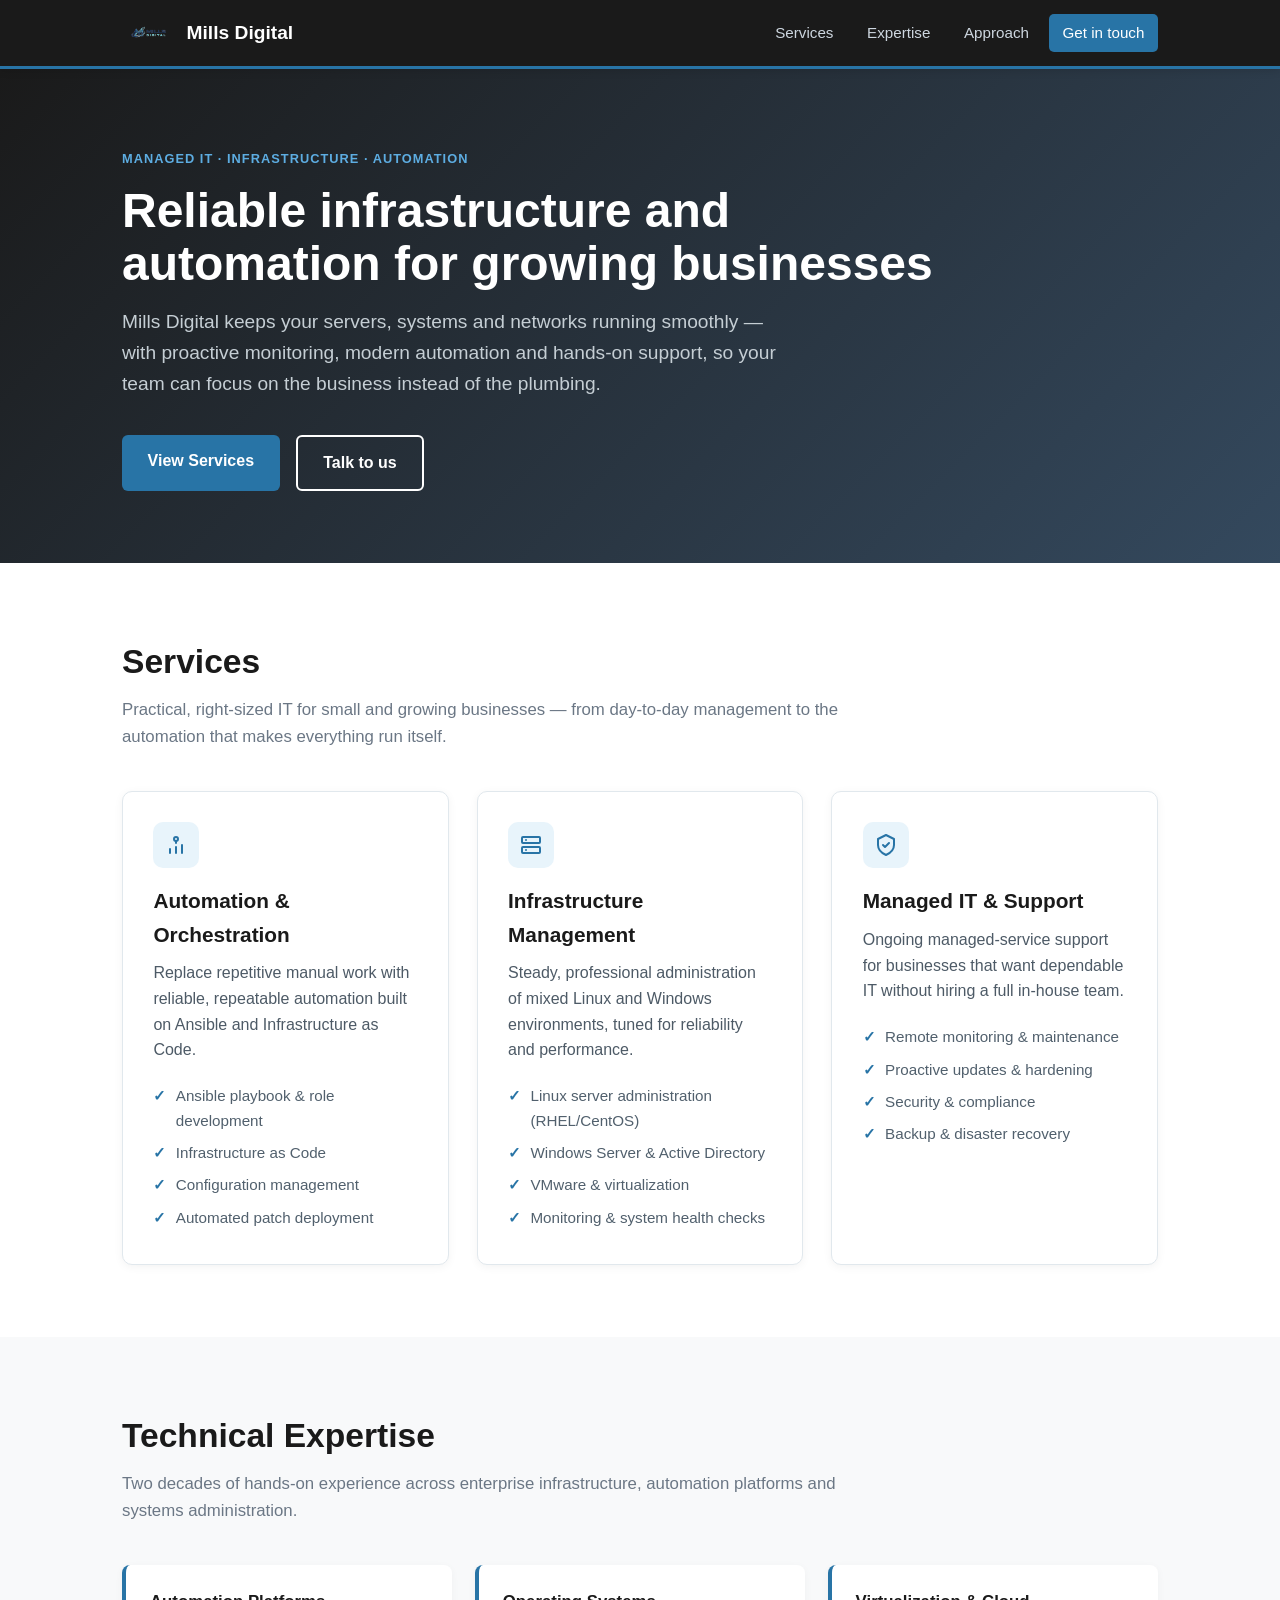
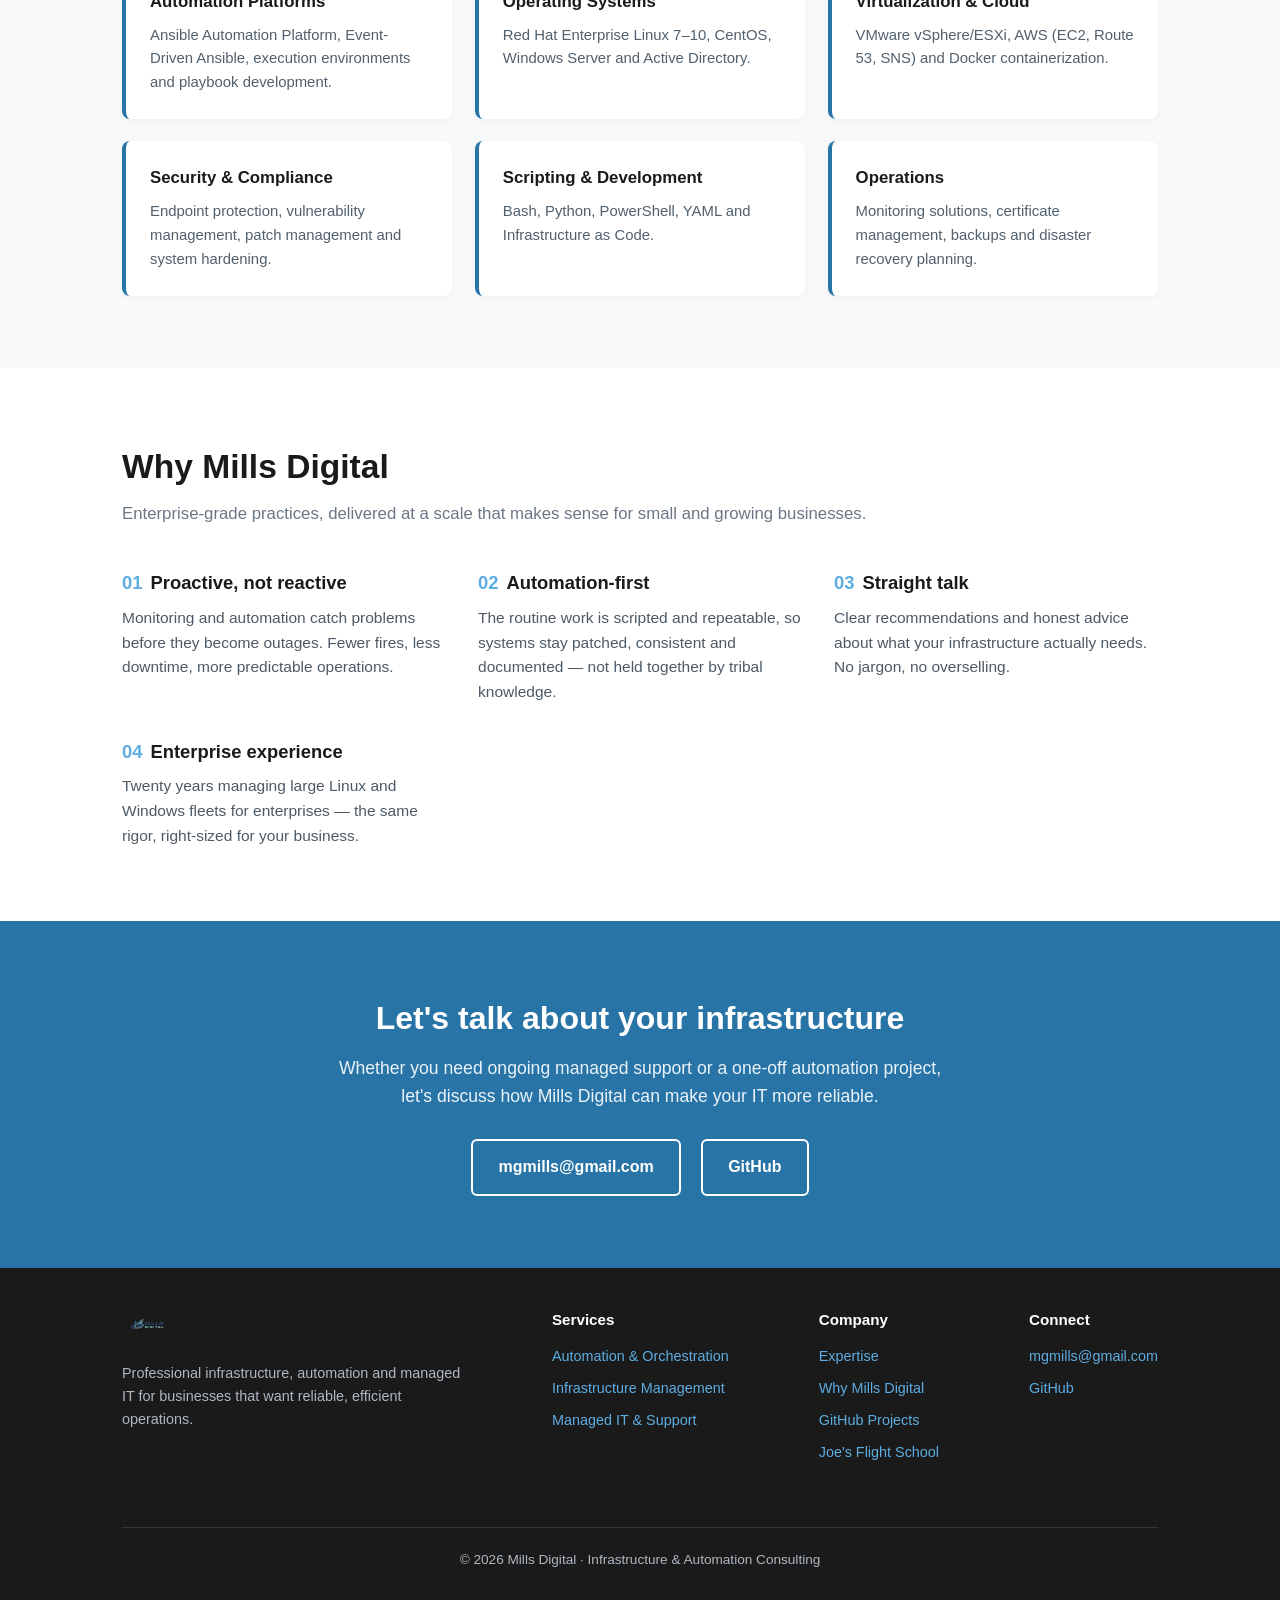
==== commit 25dbbd7b: "Add Joe's Flight School eFoil lessons page Experimental standalone page at /flight-school/ for an ef" ====
--- a/index.html
+++ b/index.html
@@ -299,6 +299,7 @@
 <li><a href="#expertise">Expertise</a></li>
 <li><a href="#approach">Why Mills Digital</a></li>
 <li><a href="https://github.com/mgmills" target="_blank" rel="noopener">GitHub Projects</a></li>
+<li><a href="/flight-school/">Joe's Flight School</a></li>
 </ul>
 </div>
 <div>
